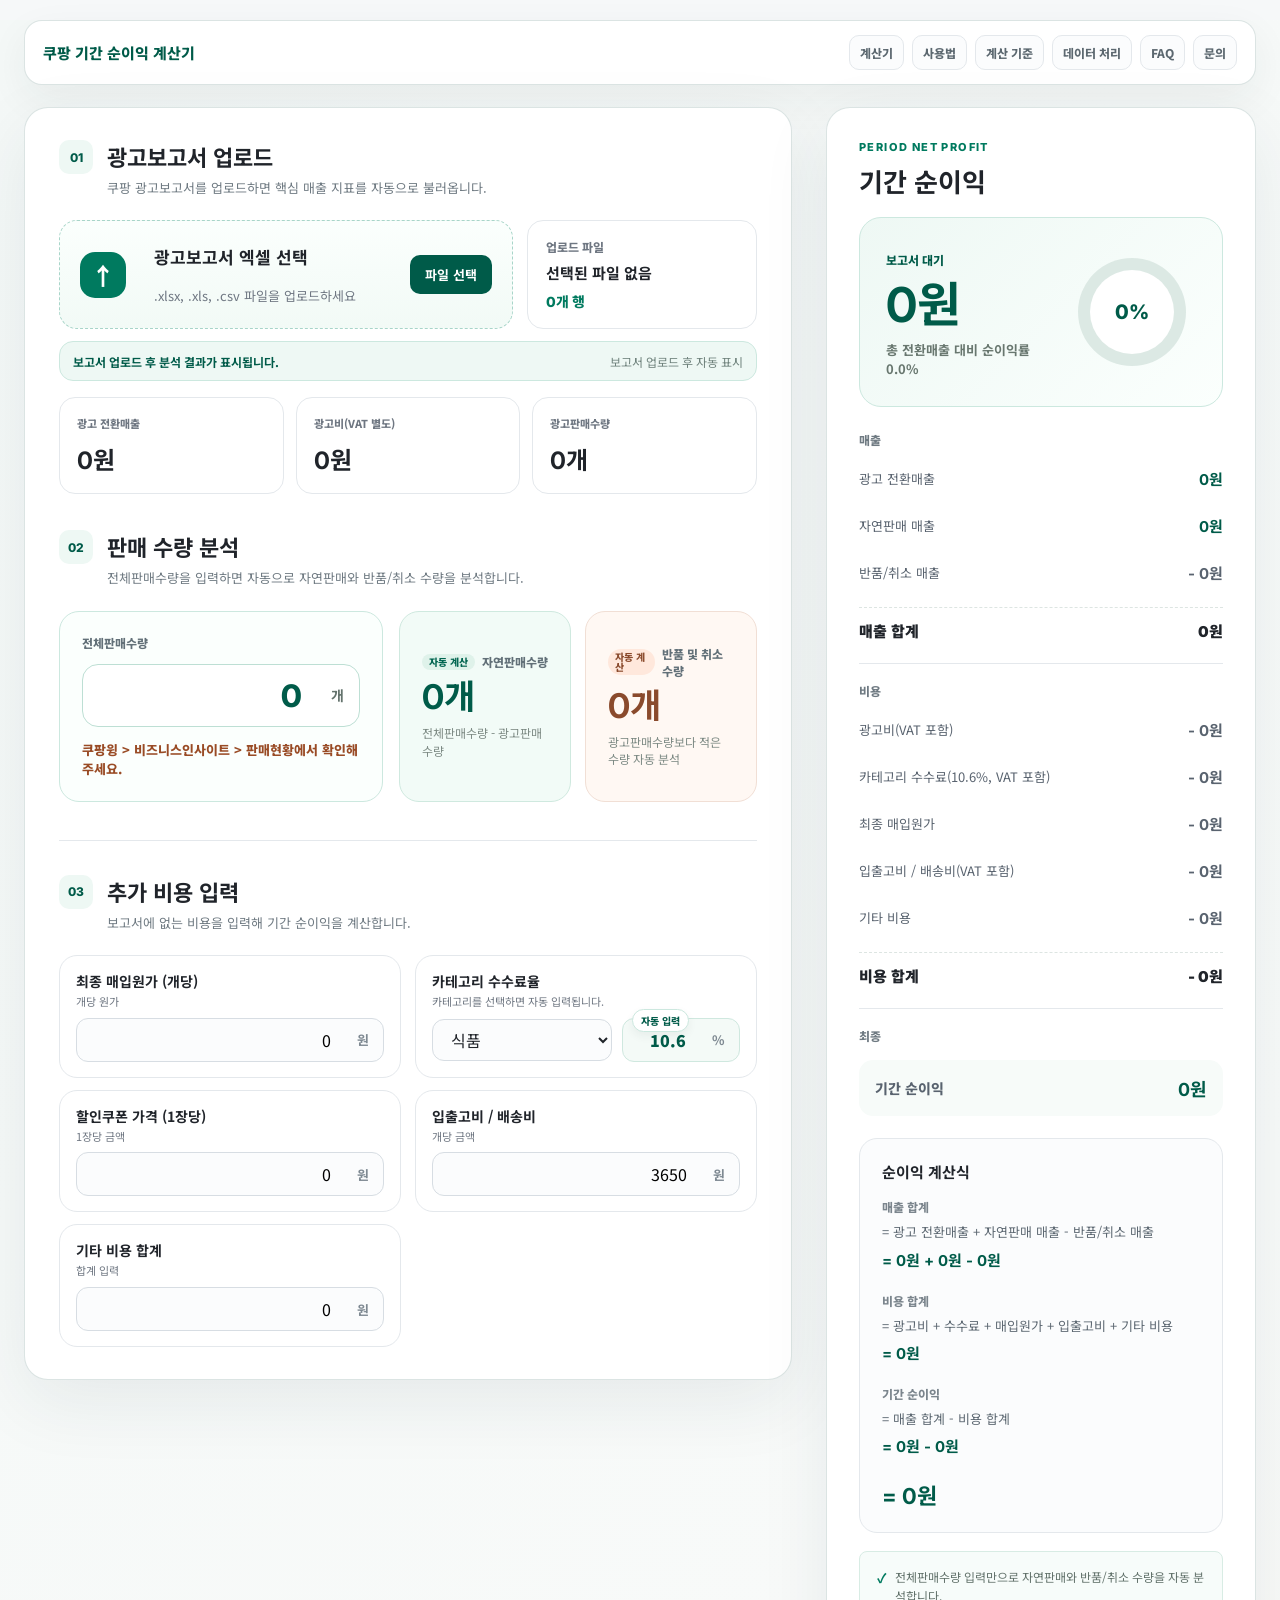
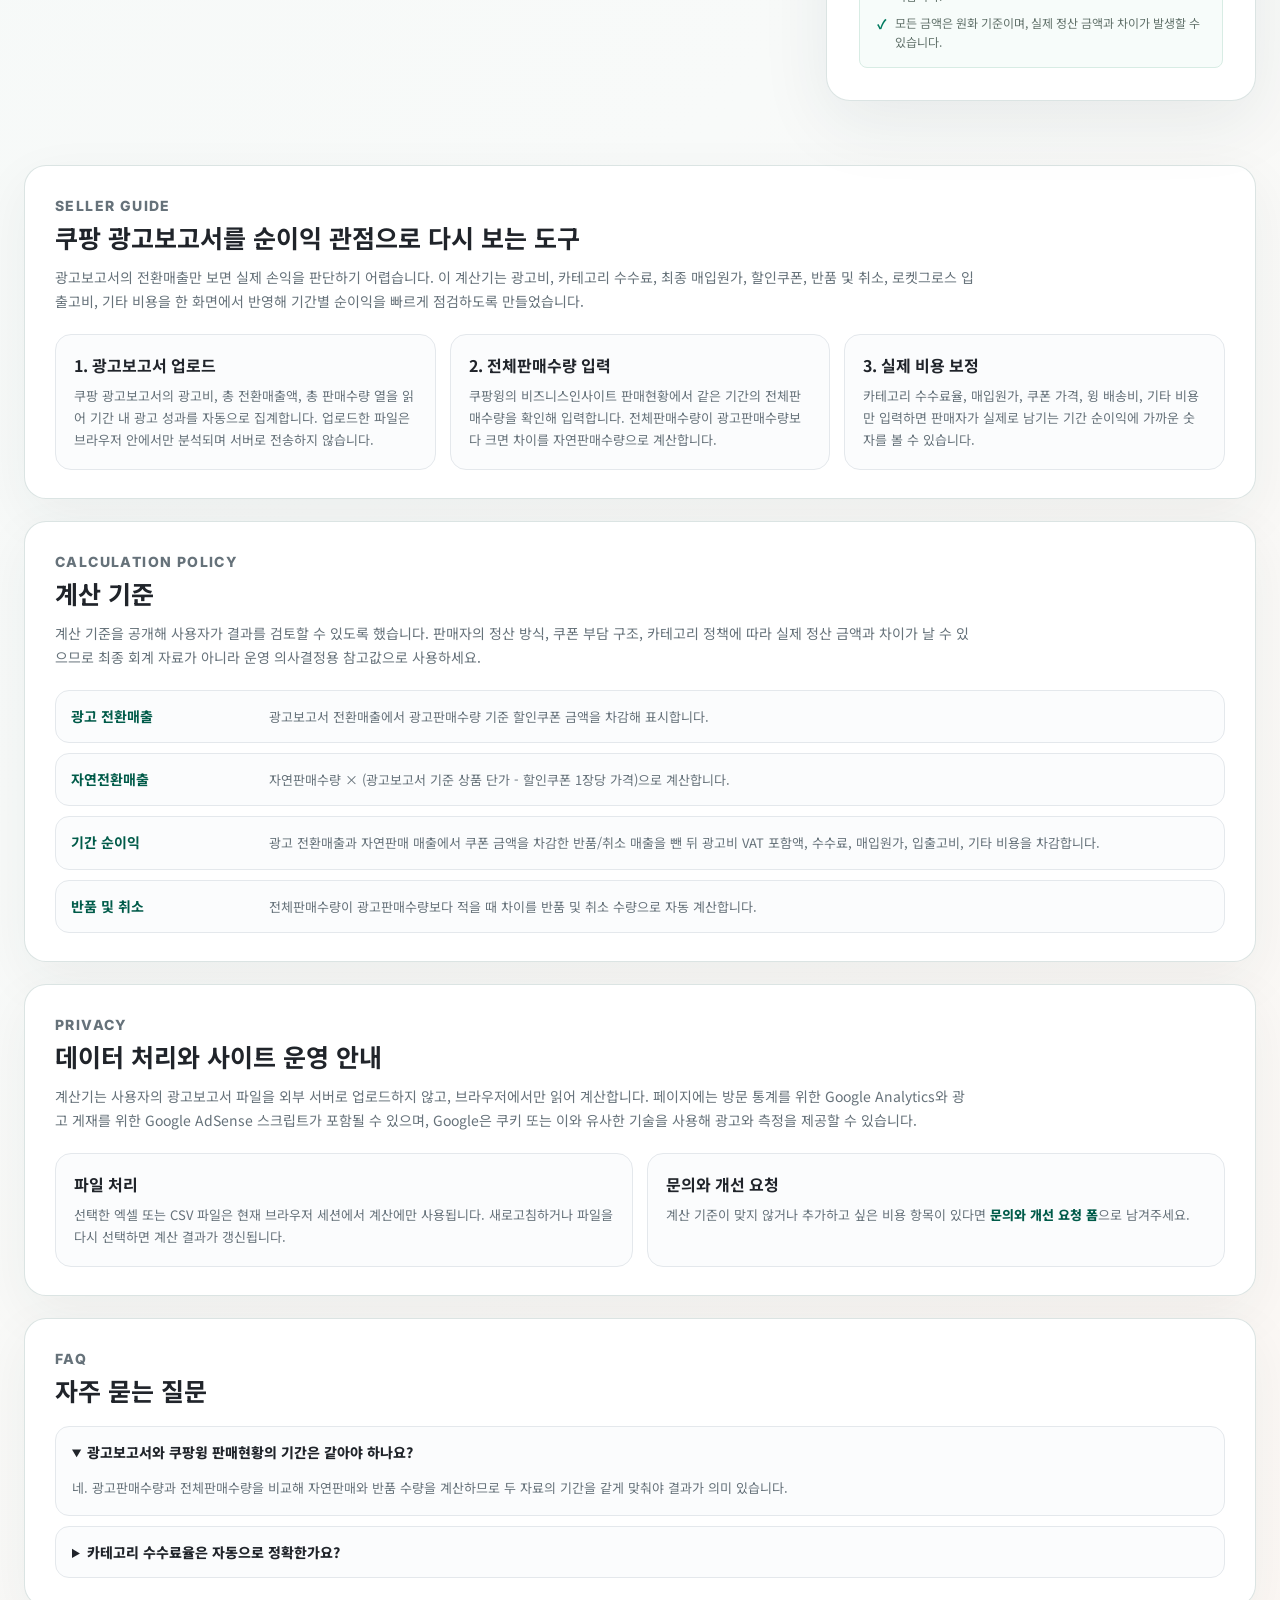
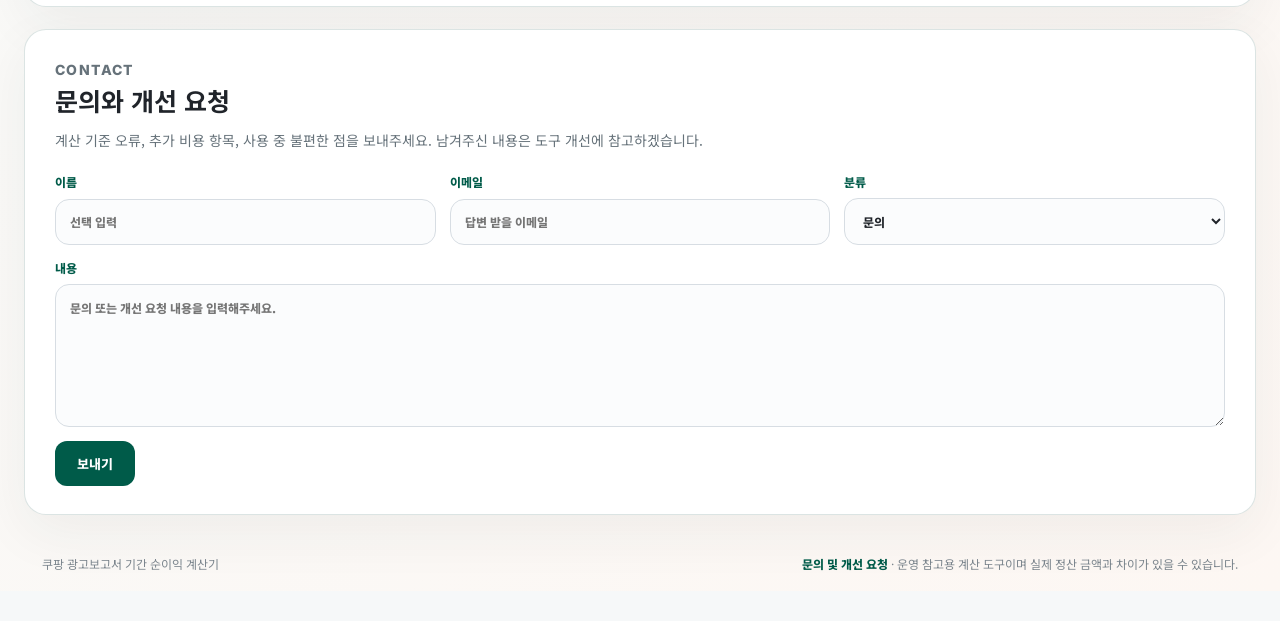
==== index.html @ 319431a8 "Optimize report script loading" ====
<!doctype html>
<html lang="ko">
<head>
  <meta charset="UTF-8">
  <meta name="viewport" content="width=device-width, initial-scale=1.0">
  <meta name="description" content="쿠팡 광고보고서와 쿠팡윙 판매현황을 바탕으로 광고비, 수수료, 반품, 쿠폰, 입출고비를 반영해 기간 순이익을 계산하는 무료 도구입니다.">
  <meta name="google-adsense-account" content="ca-pub-1435606598199875">
  <title>쿠팡 광고보고서 순이익 계산기 | 광고비·수수료·반품 반영</title>
  <script async src="https://pagead2.googlesyndication.com/pagead/js/adsbygoogle.js?client=ca-pub-1435606598199875" crossorigin="anonymous"></script>
  <!-- Google tag (gtag.js) -->
  <script async src="https://www.googletagmanager.com/gtag/js?id=G-39S8C93TWE"></script>
  <script>
    window.dataLayer = window.dataLayer || [];
    function gtag(){dataLayer.push(arguments);}
    gtag('js', new Date());

    gtag('config', 'G-39S8C93TWE');
  </script>
  <link rel="stylesheet" href="./style.css?v=saas-period-6">
</head>
<body>
  <header class="site-topbar wrap">
    <a class="site-brand" href="#periodTab">쿠팡 기간 순이익 계산기</a>
    <nav class="site-nav" aria-label="주요 메뉴">
      <a href="#periodTab">계산기</a>
      <a href="#guide">사용법</a>
      <a href="#calculation">계산 기준</a>
      <a href="#privacy">데이터 처리</a>
      <a href="#faq">FAQ</a>
      <a href="#contact">문의</a>
    </nav>
  </header>
  <section class="period-section wrap tab-panel active" id="periodTab">
    <div class="profit-app-shell">
      <section class="profit-input-card">
        <div class="profit-section-head">
          <span>01</span>
          <div>
            <h2>광고보고서 업로드</h2>
            <p>쿠팡 광고보고서를 업로드하면 핵심 매출 지표를 자동으로 불러옵니다.</p>
          </div>
        </div>
        <div class="upload-panel">
          <label class="upload-dropzone" for="adReportFile">
            <input id="adReportFile" type="file" accept=".xlsx,.xls,.csv">
            <span class="upload-icon">↑</span>
            <strong>광고보고서 엑셀 선택</strong>
            <em>.xlsx, .xls, .csv 파일을 업로드하세요</em>
            <b>파일 선택</b>
          </label>
          <div class="upload-file-card">
            <span>업로드 파일</span>
            <strong id="periodFileName">선택된 파일 없음</strong>
            <p id="periodRowCount">0개 행</p>
          </div>
        </div>
        <div class="upload-complete-bar">
          <strong id="periodUploadMessage">보고서 업로드 후 분석 결과가 표시됩니다.</strong>
          <span id="periodCampaignRange">보고서 업로드 후 자동 표시</span>
        </div>
        <div class="metric-summary-grid report-metrics">
          <div><span>광고 전환매출</span><strong id="periodAdRevenue">0원</strong></div>
          <div><span>광고비(VAT 별도)</span><strong id="periodAdSpend">0원</strong></div>
          <div><span>광고판매수량</span><strong id="periodSoldQuantity">0개</strong></div>
        </div>
        <div class="profit-section-head sales-heading">
          <span>02</span>
          <div>
            <h2>판매 수량 분석</h2>
            <p>전체판매수량을 입력하면 자동으로 자연판매와 반품/취소 수량을 분석합니다.</p>
          </div>
        </div>
        <div class="sales-analysis-grid">
          <label class="total-sales-card">
            <span>전체판매수량</span>
            <i><input id="periodTotalQuantity" type="number" min="0" step="1" value="0"><b>개</b></i>
            <small>쿠팡윙 &gt; 비즈니스인사이트 &gt; 판매현황에서 확인해주세요.</small>
          </label>
          <div class="auto-result-stack">
            <div class="auto-result-card organic-card">
              <span><b>자동 계산</b> 자연판매수량</span>
              <strong id="periodOrganicQuantity">0개</strong>
              <small>전체판매수량 - 광고판매수량</small>
            </div>
            <div class="auto-result-card return-card">
              <span><b>자동 계산</b> 반품 및 취소 수량</span>
              <strong id="periodReturnDisplay">0개</strong>
              <small>광고판매수량보다 적은 수량 자동 분석</small>
              <input id="periodReturnCount" type="hidden" value="0">
            </div>
          </div>
        </div>
        <div class="profit-section-head cost-heading">
          <span>03</span>
          <div>
            <h2>추가 비용 입력</h2>
            <p>보고서에 없는 비용을 입력해 기간 순이익을 계산합니다.</p>
          </div>
        </div>
        <div class="cost-row-list compact-cost-grid">
          <label class="cost-row">
            <span><strong>최종 매입원가 (개당)</strong><small>개당 원가</small></span>
            <i><input id="periodProductUnitCost" type="number" min="0" step="100" value="0"><b>원</b></i>
          </label>
          <label class="cost-row category-fee-row">
            <span><strong>카테고리 수수료율</strong><small>카테고리를 선택하면 자동 입력됩니다.</small></span>
            <div class="category-fee-controls">
              <select id="periodCategory">
                <option value="10.8">가구/홈인테리어</option>
                <option value="7.8">가전디지털</option>
                <option value="10.8">도서/음반/문구</option>
                <option value="10.0">출산/유아</option>
                <option value="10.8">스포츠/레저</option>
                <option value="9.6">뷰티</option>
                <option value="7.8">생활용품</option>
                <option value="10.6" selected>식품</option>
                <option value="10.8">완구/취미</option>
                <option value="10.0">자동차용품</option>
                <option value="10.8">주방용품</option>
                <option value="10.5">패션</option>
                <option value="10.8">반려/애완용품</option>
                <option value="custom">직접 입력</option>
              </select>
              <i class="fee-rate-box"><em>자동 입력</em><input id="periodCategoryFeeRate" type="number" min="0" max="100" step="0.1" value="10.6"><b>%</b></i>
            </div>
          </label>
          <label class="cost-row">
            <span><strong>할인쿠폰 가격 (1장당)</strong><small>1장당 금액</small></span>
            <i><input id="periodCouponUnitPrice" type="number" min="0" step="100" value="0"><b>원</b></i>
          </label>
          <label class="cost-row">
            <span><strong>입출고비 / 배송비</strong><small>개당 금액</small></span>
            <i><input id="periodShippingCost" type="number" min="0" step="50" value="3650"><b>원</b></i>
          </label>
          <label class="cost-row">
            <span><strong>기타 비용 합계</strong><small>합계 입력</small></span>
            <i><input id="periodOtherCost" type="number" min="0" step="100" value="0"><b>원</b></i>
          </label>
        </div>
      </section>
      <aside class="profit-result-card" aria-live="polite">
        <div class="result-title-row">
          <div>
            <p class="eyebrow green">PERIOD NET PROFIT</p>
            <h2>기간 순이익</h2>
          </div>
        </div>
        <div class="profit-hero-box">
          <div>
            <span id="periodSummaryState">보고서 대기</span>
            <strong id="periodProfit">0원</strong>
            <b id="periodMargin">광고 전환매출 대비 순이익률 0.0%</b>
          </div>
          <div class="profit-ring" id="periodProfitRing"><span id="periodProfitRate">0%</span></div>
        </div>
        <div class="result-cost-list" id="periodBreakdown"></div>
        <div class="formula-box">
          <strong>순이익 계산식</strong>
          <div id="periodFormulaNumbers" class="formula-steps"></div>
          <b id="periodFormulaResult">= 0원</b>
        </div>
        <div class="period-note guidance-box">
          <p><span>✓</span> 전체판매수량 입력만으로 자연판매와 반품/취소 수량을 자동 분석합니다.</p>
          <p><span>✓</span> 모든 금액은 원화 기준이며, 실제 정산 금액과 차이가 발생할 수 있습니다.</p>
        </div>
      </aside>
    </div>
  </section>
  <section class="quality-section wrap" id="guide">
    <div class="quality-intro">
      <p class="eyebrow green">SELLER GUIDE</p>
      <h2>쿠팡 광고보고서를 순이익 관점으로 다시 보는 도구</h2>
      <p>광고보고서의 전환매출만 보면 실제 손익을 판단하기 어렵습니다. 이 계산기는 광고비, 카테고리 수수료, 최종 매입원가, 할인쿠폰, 반품 및 취소, 로켓그로스 입출고비, 기타 비용을 한 화면에서 반영해 기간별 순이익을 빠르게 점검하도록 만들었습니다.</p>
    </div>
    <div class="quality-grid">
      <article>
        <h3>1. 광고보고서 업로드</h3>
        <p>쿠팡 광고보고서의 광고비, 총 전환매출액, 총 판매수량 열을 읽어 기간 내 광고 성과를 자동으로 집계합니다. 업로드한 파일은 브라우저 안에서만 분석되며 서버로 전송하지 않습니다.</p>
      </article>
      <article>
        <h3>2. 전체판매수량 입력</h3>
        <p>쿠팡윙의 비즈니스인사이트 판매현황에서 같은 기간의 전체판매수량을 확인해 입력합니다. 전체판매수량이 광고판매수량보다 크면 차이를 자연판매수량으로 계산합니다.</p>
      </article>
      <article>
        <h3>3. 실제 비용 보정</h3>
        <p>카테고리 수수료율, 매입원가, 쿠폰 가격, 윙 배송비, 기타 비용만 입력하면 판매자가 실제로 남기는 기간 순이익에 가까운 숫자를 볼 수 있습니다.</p>
      </article>
    </div>
  </section>

  <section class="quality-section wrap" id="calculation">
    <div class="quality-intro">
      <p class="eyebrow green">CALCULATION POLICY</p>
      <h2>계산 기준</h2>
      <p>계산 기준을 공개해 사용자가 결과를 검토할 수 있도록 했습니다. 판매자의 정산 방식, 쿠폰 부담 구조, 카테고리 정책에 따라 실제 정산 금액과 차이가 날 수 있으므로 최종 회계 자료가 아니라 운영 의사결정용 참고값으로 사용하세요.</p>
    </div>
    <div class="quality-list">
      <div><strong>광고 전환매출</strong><span>광고보고서 전환매출에서 광고판매수량 기준 할인쿠폰 금액을 차감해 표시합니다.</span></div>
      <div><strong>자연전환매출</strong><span>자연판매수량 × (광고보고서 기준 상품 단가 - 할인쿠폰 1장당 가격)으로 계산합니다.</span></div>
      <div><strong>기간 순이익</strong><span>광고 전환매출과 자연판매 매출에서 쿠폰 금액을 차감한 반품/취소 매출을 뺀 뒤 광고비 VAT 포함액, 수수료, 매입원가, 입출고비, 기타 비용을 차감합니다.</span></div>
      <div><strong>반품 및 취소</strong><span>전체판매수량이 광고판매수량보다 적을 때 차이를 반품 및 취소 수량으로 자동 계산합니다.</span></div>
    </div>
  </section>

  <section class="quality-section wrap" id="privacy">
    <div class="quality-intro">
      <p class="eyebrow green">PRIVACY</p>
      <h2>데이터 처리와 사이트 운영 안내</h2>
      <p>계산기는 사용자의 광고보고서 파일을 외부 서버로 업로드하지 않고, 브라우저에서만 읽어 계산합니다. 페이지에는 방문 통계를 위한 Google Analytics와 광고 게재를 위한 Google AdSense 스크립트가 포함될 수 있으며, Google은 쿠키 또는 이와 유사한 기술을 사용해 광고와 측정을 제공할 수 있습니다.</p>
    </div>
    <div class="quality-grid two">
      <article>
        <h3>파일 처리</h3>
        <p>선택한 엑셀 또는 CSV 파일은 현재 브라우저 세션에서 계산에만 사용됩니다. 새로고침하거나 파일을 다시 선택하면 계산 결과가 갱신됩니다.</p>
      </article>
      <article>
        <h3>문의와 개선 요청</h3>
        <p>계산 기준이 맞지 않거나 추가하고 싶은 비용 항목이 있다면 <a href="#contact">문의와 개선 요청 폼</a>으로 남겨주세요.</p>
      </article>
    </div>
  </section>

  <section class="quality-section wrap" id="faq">
    <div class="quality-intro">
      <p class="eyebrow green">FAQ</p>
      <h2>자주 묻는 질문</h2>
    </div>
    <div class="faq-list">
      <details open>
        <summary>광고보고서와 쿠팡윙 판매현황의 기간은 같아야 하나요?</summary>
        <p>네. 광고판매수량과 전체판매수량을 비교해 자연판매와 반품 수량을 계산하므로 두 자료의 기간을 같게 맞춰야 결과가 의미 있습니다.</p>
      </details>
      <details>
        <summary>카테고리 수수료율은 자동으로 정확한가요?</summary>
        <p>기본 선택지는 빠른 계산을 위한 참고값입니다. 상품별 실제 수수료율과 다르면 직접 입력을 선택해 판매자 계정의 실제 수수료율로 수정하세요.</p>
      </details>
    </div>
  </section>


  <section class="quality-section contact-section wrap" id="contact">
    <div class="quality-intro">
      <p class="eyebrow green">CONTACT</p>
      <h2>문의와 개선 요청</h2>
      <p>계산 기준 오류, 추가 비용 항목, 사용 중 불편한 점을 보내주세요. 남겨주신 내용은 도구 개선에 참고하겠습니다.</p>
    </div>
    <form class="contact-form" action="https://formspree.io/f/xvznzddj" method="POST">
      <label>
        <span>이름</span>
        <input type="text" name="name" autocomplete="name" placeholder="선택 입력">
      </label>
      <label>
        <span>이메일</span>
        <input type="email" name="email" autocomplete="email" placeholder="답변 받을 이메일">
      </label>
      <label>
        <span>분류</span>
        <select name="request_type" required>
          <option value="문의">문의</option>
          <option value="개선 요청">개선 요청</option>
          <option value="계산 오류 제보">계산 오류 제보</option>
        </select>
      </label>
      <label class="contact-message">
        <span>내용</span>
        <textarea name="message" rows="6" required placeholder="문의 또는 개선 요청 내용을 입력해주세요."></textarea>
      </label>
      <input type="hidden" name="_subject" value="쿠팡 기간 순이익 계산기 문의">
      <button type="submit">보내기</button>
    </form>
  </section>

  <div class="site-footer wrap">
    <span>쿠팡 광고보고서 기간 순이익 계산기</span>
    <span><a href="#contact">문의 및 개선 요청</a> · 운영 참고용 계산 도구이며 실제 정산 금액과 차이가 있을 수 있습니다.</span>
  </div>

  <script src="./main.js?v=saas-period-9"></script>
</body>
</html>
---- style.css ----
@import url("https://fonts.googleapis.com/css2?family=Inter:wght@500;600;700;800&family=Noto+Sans+KR:wght@400;500;600;700;800&display=swap");
:root{
  --ink:#20242a;
  --muted:#6f7782;
  --subtle:#9aa2ad;
  --line:#e4e8ec;
  --line-strong:#d7dde3;
  --paper:#fff;
  --canvas:#f6f8f9;
  --panel:#fbfcfd;
  --green:#007a5f;
  --green-dark:#005b49;
  --green-soft:#eef8f4;
  --mint:#dff2ea;
  --peach:#fff1ea;
  --orange:#e8662a;
  --red:#d84a45;
  --shadow:0 18px 45px rgba(27,37,50,.08);
}
*{box-sizing:border-box}
html{background:var(--canvas)}
body{margin:0;color:var(--ink);background:var(--canvas);font-family:"Noto Sans KR",Inter,system-ui,sans-serif;-webkit-font-smoothing:antialiased}
button,input,select{font:inherit}button{cursor:pointer}.wrap{width:min(1440px,100%);margin:auto}
h1,h2,h3,p{margin-top:0}.eyebrow,.number{margin:0 0 8px;color:var(--green);font-family:Inter,"Noto Sans KR",sans-serif;font-size:11px;font-weight:800;letter-spacing:1.4px;text-transform:uppercase}
.hero{position:relative;margin:20px auto 0;width:min(1440px,calc(100% - 40px));border:1px solid var(--line);border-radius:18px 18px 0 0;padding:26px 32px 22px;color:var(--ink);background:linear-gradient(90deg,#fff 0%,#fff 58%,#f2faf6 100%);box-shadow:var(--shadow)}
.hero::after{content:"";position:absolute;right:30px;bottom:0;width:310px;height:86px;background:linear-gradient(135deg,transparent 35%,rgba(0,122,95,.08));clip-path:polygon(18% 0,100% 0,100% 100%,0 100%);pointer-events:none}.hero .wrap{width:100%}
.hero-row,.section-head,.result-head,.difference,footer,.period-title,.report-period{display:flex;align-items:center;justify-content:space-between;gap:20px}.hero-row{position:relative;z-index:1}.hero h1{margin-bottom:7px;font-size:31px;line-height:1.12;letter-spacing:0}.hero p:last-child{margin:0;color:var(--muted);font-size:14px;line-height:1.6}.ghost{border:1px solid var(--green);border-radius:7px;padding:10px 14px;color:#fff;background:var(--green);font-size:13px;font-weight:800;box-shadow:0 8px 18px rgba(0,122,95,.18)}
.calculator-tabs{display:flex;gap:6px;width:min(1440px,calc(100% - 40px));border-right:1px solid var(--line);border-left:1px solid var(--line);padding:0 32px 18px;background:#fff}.tab-button{height:38px;border:1px solid transparent;border-radius:7px;padding:0 14px;color:var(--muted);background:#f3f6f6;font-size:13px;font-weight:800}.tab-button.active{border-color:#c8e3d8;color:var(--green-dark);background:var(--green-soft)}.tab-panel{display:none}.tab-panel.active{display:grid}.period-section.tab-panel.active{display:block}
.layout{grid-template-columns:minmax(0,1fr) 420px;gap:18px;width:min(1440px,calc(100% - 40px));border:1px solid var(--line);border-top:0;padding:0 32px 32px;background:#fff;box-shadow:var(--shadow)}.panel{border:1px solid var(--line);border-radius:8px;background:var(--paper);box-shadow:none}.inputs{padding:24px}.results{position:sticky;top:18px;padding:22px;background:#fbfdfc}.section-head{margin-bottom:18px}.section-head h2,.results h2,.period-result h2{margin-bottom:0;font-size:20px;letter-spacing:0}.text-btn{border:1px solid var(--line);border-radius:6px;padding:8px 11px;color:var(--muted);background:#fff;font-size:12px;font-weight:800}.grid,.cost-grid{display:grid;grid-template-columns:repeat(2,minmax(0,1fr));gap:14px}.field{display:flex;min-width:0;flex-direction:column;gap:7px;color:#59636f;font-size:12px;font-weight:800}.wide{grid-column:span 2}.field small,.helper{color:var(--subtle);font-size:11px;font-weight:500;line-height:1.5}select,.field i{width:100%;min-height:44px;border:1px solid var(--line-strong);border-radius:7px;background:#fff}select{padding:0 12px;color:var(--ink);outline:0}.field i{display:flex;align-items:center;overflow:hidden;font-style:normal}.field input{width:100%;min-width:0;border:0;padding:11px 12px;color:var(--ink);background:transparent;text-align:right;outline:0}.field b{padding-right:12px;color:#858e98;font-size:12px;white-space:nowrap}select:focus,.field i:focus-within{border-color:var(--green);box-shadow:0 0 0 3px rgba(0,122,95,.11)}
details{margin-top:18px;border:1px solid #dcebe5;border-radius:8px;background:var(--green-soft)}summary{padding:13px 15px;color:var(--green-dark);cursor:pointer;font-size:13px;font-weight:800}.detail-body{padding:0 15px 15px}.detail-body .field{max-width:260px;margin-top:14px}.detail-body p{margin:10px 0 0;color:#77837f;font-size:11px}.check{display:flex;gap:8px;align-items:center;color:#536168;font-size:12px}.check input{accent-color:var(--green)}.cost-head{margin-top:26px;padding-top:22px;border-top:1px solid var(--line)}.cost-card{display:grid;align-content:start;gap:14px;border:1px solid var(--line);border-radius:8px;padding:16px;background:#fff}.rocket{border-color:#cce6dc;background:#fbfffd}.cost-title{display:flex;gap:11px;align-items:center;margin-bottom:2px}.cost-title em{display:grid;width:32px;height:32px;place-items:center;border-radius:7px;color:#fff;background:#3b4652;font-family:Inter,"Noto Sans KR";font-size:13px;font-style:normal;font-weight:800}.rocket em{background:var(--green)}.cost-title h3{margin-bottom:2px;font-size:15px}.cost-title p,.helper{margin:0;color:var(--muted);font-size:11px}.results .green{color:var(--green)}.results h2{margin-bottom:14px}.winner{margin-bottom:12px;border:1px solid #cbe8dd;border-radius:8px;padding:12px 13px;color:var(--green-dark);background:var(--green-soft);font-size:12px;font-weight:800;line-height:1.5}.result-card{margin-top:10px;border:1px solid var(--line);border-radius:8px;padding:15px;background:#fff}.rocket-result{border-color:#d1e8df}.result-card.best{border-color:var(--green);box-shadow:inset 4px 0 var(--green)}.result-head{margin-bottom:13px}.result-head p{margin-bottom:2px;color:var(--muted);font-size:12px;font-weight:800}.result-head h3{margin:0;font-size:26px;letter-spacing:0}.result-head strong{color:var(--green);font-family:Inter,"Noto Sans KR";font-size:17px}.negative h3,.negative .result-head strong{color:var(--red)}dl{margin:0}dl div{display:flex;justify-content:space-between;gap:14px;padding:6px 0;color:#77818b;font-size:12px}dt,dd{margin:0}dd{color:#535d67;font-family:Inter,"Noto Sans KR";font-weight:700;text-align:right}.difference{margin-top:13px;border:1px solid #fedbcc;border-radius:8px;padding:12px;color:#9a4a25;background:var(--peach);font-size:12px;font-weight:800}.difference strong{color:var(--orange)}.notice{margin:15px 2px 0;color:#99a2aa;font-size:10px;line-height:1.7}
.period-section{width:min(1440px,calc(100% - 40px));border:1px solid var(--line);border-top:0;padding:0 32px 32px;background:#fff;box-shadow:var(--shadow)}.period-title{align-items:end;margin-bottom:18px}.period-title h2{margin-bottom:6px;font-size:25px;letter-spacing:0}.period-title p:last-child{margin:0;color:var(--muted);font-size:13px}.privacy-badge{border:1px solid #cae6dc;border-radius:7px;padding:8px 11px;color:var(--green-dark);background:var(--green-soft);font-size:11px;font-weight:800}.period-layout{display:grid;grid-template-columns:minmax(0,1fr) 420px;gap:18px;align-items:start}.period-inputs,.period-result{padding:24px}.upload-box{display:grid;gap:5px;border:1px dashed #98cfc0;border-radius:8px;padding:20px;color:var(--green-dark);background:#fbfffd;cursor:pointer;text-align:center}.upload-box span{color:#849098;font-size:11px}.upload-box input{margin:10px auto 0;max-width:240px;color:#59636f;font-size:12px}.upload-status{margin:11px 0 15px;color:#89939b;font-size:12px}.upload-status.complete{color:var(--green);font-weight:800}.report-period{margin:10px 0 15px;border:1px solid var(--line);border-radius:8px;padding:11px;background:#f8faf9;color:#78828b;font-size:12px}.report-period strong{color:var(--green)}.ad-metrics{display:grid;grid-template-columns:repeat(4,1fr);gap:8px}.ad-metrics--simple{grid-template-columns:repeat(2,1fr)}.ad-metrics div{display:grid;gap:7px;border:1px solid var(--line);border-radius:8px;padding:12px;background:#fbfcfd}.ad-metrics span{color:#77828c;font-size:10px;font-weight:800}.ad-metrics small{display:block;color:#a0a8af}.ad-metrics strong{font-size:15px;letter-spacing:0}.profit-total{display:grid;gap:5px;border:1px solid #cbe8dd;border-radius:8px;padding:16px;color:var(--green-dark);background:var(--green-soft)}.profit-total span{font-size:12px;font-weight:800}.profit-total strong{font-size:30px;letter-spacing:0}.profit-total strong.loss{color:var(--red)}.profit-total b{font-size:11px}.period-result dl{margin-top:14px}.period-note{margin-top:15px;border:1px solid #fedbcc;border-radius:8px;padding:12px;background:var(--peach);color:#994b25}.period-note strong{font-size:12px}.period-note p{margin:5px 0 0;font-size:11px;line-height:1.6}
footer{width:min(1440px,calc(100% - 40px));border:1px solid var(--line);border-top:0;border-radius:0 0 18px 18px;padding:18px 32px 24px;color:#9099a2;background:#fff;font-size:11px;box-shadow:var(--shadow)}footer a{color:var(--green);font-weight:800;text-decoration:none}
@media(max-width:980px){.layout,.period-layout{grid-template-columns:1fr}.results{position:static}.hero,.calculator-tabs,.layout,.period-section,footer{width:calc(100% - 24px)}.hero{margin-top:12px}.calculator-tabs,.layout,.period-section{padding-right:18px;padding-left:18px}}
@media(max-width:620px){.hero{padding:24px 18px 20px}.hero-row,.period-title{display:block}.hero h1{font-size:27px}.hero p:last-child{font-size:13px}.ghost{margin-top:16px}.calculator-tabs{overflow-x:auto;padding-bottom:14px}.tab-button{flex:0 0 auto}.layout,.period-section{padding:0 12px 24px}.inputs,.results,.period-inputs,.period-result{padding:16px}.grid,.cost-grid,.ad-metrics,.ad-metrics--simple{grid-template-columns:1fr}.wide{grid-column:auto}.privacy-badge{display:inline-block;margin-top:10px}footer{display:block;padding:16px 18px 22px}footer a{display:block;margin-top:8px}}

.period-shell{padding-top:0}.period-title--dashboard{padding:2px 0 18px;border-bottom:1px solid var(--line)}.period-dashboard{display:grid;grid-template-columns:minmax(0,1fr) 360px;gap:18px;align-items:start;padding-top:18px}.period-main-stack{display:grid;gap:14px}.period-upload-card,.period-cost-panel,.period-ledger,.period-summary-panel{border:1px solid var(--line);border-radius:8px;background:#fff}.period-upload-card,.period-cost-panel,.period-ledger{padding:18px}.period-summary-panel{position:sticky;top:18px;padding:20px;background:#fbfdfc}.period-card-head{display:flex;align-items:center;justify-content:space-between;gap:18px;margin-bottom:14px}.period-card-head h3{margin:4px 0 0;font-size:17px;letter-spacing:0}.period-card-head strong,.period-card-head span:last-child{color:var(--muted);font-size:12px;font-weight:800}.period-step{display:inline-flex;align-items:center;height:22px;border:1px solid #cbe8dd;border-radius:6px;padding:0 8px;color:var(--green-dark);background:var(--green-soft);font-family:Inter,"Noto Sans KR";font-size:11px;font-weight:800}.period-upload-card .upload-box{min-height:126px;place-content:center;border-style:solid;background:linear-gradient(180deg,#fbfffd 0%,#f4fbf8 100%)}.period-metric-grid{display:grid;grid-template-columns:repeat(4,minmax(0,1fr));gap:10px}.period-metric{display:grid;gap:8px;min-height:106px;border:1px solid var(--line);border-radius:8px;padding:15px;background:#fff}.period-metric.primary{border-color:#cbe8dd;background:var(--green-soft)}.period-metric span{color:#6c7680;font-size:12px;font-weight:800}.period-metric strong{font-size:23px;line-height:1.1;letter-spacing:0}.period-metric.primary strong{color:var(--green-dark)}.period-metric small{color:#9aa2ad;font-size:11px}.period-cost-grid{display:grid;grid-template-columns:repeat(3,minmax(0,1fr));gap:12px}.ledger-table{display:grid;border-top:1px solid var(--line)}.ledger-row{display:flex;align-items:center;justify-content:space-between;gap:14px;min-height:42px;border-bottom:1px solid var(--line);color:#5d6872;font-size:13px}.ledger-row strong{font-family:Inter,"Noto Sans KR";font-size:14px}.ledger-row.plus strong{color:var(--green-dark)}.ledger-row.minus strong{color:#7b848c}.ledger-row.total,.ledger-row.loss{margin-top:8px;border:0;border-radius:8px;padding:0 12px;background:var(--green-soft);font-weight:800}.ledger-row.loss{background:#fff0ef}.ledger-row.loss strong{color:var(--red)}.ledger-row.total strong{color:var(--green-dark)}.period-summary-panel h2{margin-bottom:16px;font-size:22px;letter-spacing:0}.period-summary-panel .profit-total{margin-bottom:12px;padding:18px}.period-summary-panel .profit-total strong{font-size:34px}.summary-stat{display:flex;align-items:center;justify-content:space-between;gap:14px;border:1px solid var(--line);border-radius:8px;margin-top:10px;padding:12px;background:#fff}.summary-stat span{color:#6f7782;font-size:12px;font-weight:800}.summary-stat strong{font-family:Inter,"Noto Sans KR";font-size:15px}.period-summary-panel .period-note{margin-top:14px}.period-summary-panel .notice{margin-top:14px}.period-cost-panel .field small{min-height:16px}
@media(max-width:1080px){.period-dashboard{grid-template-columns:1fr}.period-summary-panel{position:static}.period-metric-grid{grid-template-columns:repeat(2,minmax(0,1fr))}.period-cost-grid{grid-template-columns:1fr}}
@media(max-width:620px){.period-title--dashboard{padding-top:0}.period-dashboard{gap:12px;padding-top:14px}.period-upload-card,.period-cost-panel,.period-ledger,.period-summary-panel{padding:15px}.period-card-head{align-items:flex-start}.period-metric-grid{grid-template-columns:1fr}.period-metric{min-height:auto}.period-summary-panel .profit-total strong{font-size:28px}.ledger-row{font-size:12px}.ledger-row strong{font-size:13px}}

.period-cost-list{display:grid;gap:13px}.return-input-card{display:grid;gap:12px;border:1px solid #fed7c7;border-radius:8px;padding:14px;background:#fff4ee}.return-input-card .field small{color:#9a5a3c}.return-result-grid{display:grid;grid-template-columns:repeat(2,minmax(0,1fr));gap:10px}.return-result-grid div{display:grid;gap:6px;border:1px solid #ffdccc;border-radius:8px;padding:12px;background:#fff}.return-result-grid span{color:#8b5a43;font-size:11px;font-weight:800}.return-result-grid strong{color:#9a4a25;font-family:Inter,"Noto Sans KR";font-size:16px}.period-cost-list>.field{border:1px solid var(--line);border-radius:8px;padding:14px;background:#fff}.period-cost-list>.field:first-child{border-color:#cbe8dd;background:#fbfffd}.ledger-row span{display:grid;gap:3px}.ledger-row small{color:#9aa2ad;font-size:11px;font-weight:500;line-height:1.35}.ledger-row.total small,.ledger-row.loss small{color:inherit;opacity:.75}.profit-total strong.loss,.summary-stat strong.loss{color:var(--red)}
@media(max-width:620px){.return-result-grid{grid-template-columns:1fr}.ledger-row{align-items:flex-start;display:grid;gap:7px}.ledger-row strong{text-align:left}}

/* SaaS period profit calculator */
body{background:linear-gradient(135deg,#f4f8f7 0%,#f8faf9 48%,#fdf7f3 100%)}
.hero,.calculator-tabs,#calculatorTab,footer{display:none!important}.period-section{display:block!important;width:min(1480px,calc(100% - 48px));border:0;padding:28px 0 42px;background:transparent;box-shadow:none}.profit-app-shell{display:grid;grid-template-columns:minmax(0,1fr) minmax(360px,34%);gap:26px;align-items:start}.profit-input-card,.profit-result-card{border:1px solid rgba(215,225,224,.9);border-radius:22px;background:#fff;box-shadow:0 22px 70px rgba(31,49,58,.08)}.profit-input-card{padding:30px}.profit-result-card{position:sticky;top:24px;padding:28px}.profit-section-head{display:flex;gap:14px;align-items:flex-start;margin-bottom:20px}.profit-section-head>span{display:grid;min-width:34px;height:34px;place-items:center;border-radius:10px;color:var(--green-dark);background:var(--green-soft);font-family:Inter,"Noto Sans KR";font-size:12px;font-weight:800}.profit-section-head h2{margin:0 0 6px;font-size:24px;letter-spacing:0}.profit-section-head p{margin:0;color:#758089;font-size:13px;line-height:1.55}.cost-heading{margin-top:34px;padding-top:30px;border-top:1px solid var(--line)}.upload-panel{display:grid;grid-template-columns:minmax(0,1fr) 260px;gap:18px}.upload-dropzone{display:grid;grid-template-columns:56px minmax(0,1fr) auto;grid-template-areas:"icon title button" "icon desc button";align-items:center;gap:6px 18px;min-height:150px;border:1px dashed #a8d5c9;border-radius:20px;padding:26px;color:var(--ink);background:linear-gradient(180deg,#fbfffd,#f2faf6);cursor:pointer}.upload-dropzone input{position:absolute;inline-size:1px;block-size:1px;opacity:0;pointer-events:none}.upload-icon{grid-area:icon;display:grid;width:56px;height:56px;place-items:center;border-radius:18px;color:#fff;background:var(--green);font-size:28px;font-weight:800}.upload-dropzone strong{grid-area:title;font-size:18px}.upload-dropzone em{grid-area:desc;color:var(--muted);font-size:13px;font-style:normal}.upload-dropzone b{grid-area:button;border-radius:12px;padding:12px 18px;color:#fff;background:var(--green-dark);font-size:13px}.upload-file-card{display:grid;align-content:center;gap:8px;border:1px solid var(--line);border-radius:18px;padding:22px;background:#fff}.upload-file-card span{color:var(--muted);font-size:12px;font-weight:800}.upload-file-card strong{font-size:17px;line-height:1.35;word-break:break-all}.upload-file-card p{margin:0;color:var(--green);font-family:Inter,"Noto Sans KR";font-size:14px;font-weight:800}.upload-complete-bar{display:flex;align-items:center;justify-content:space-between;gap:18px;margin-top:16px;border:1px solid #cce8df;border-radius:16px;padding:14px 16px;color:var(--green-dark);background:var(--green-soft);font-size:13px}.upload-complete-bar span{color:#6e817b}.metric-summary-grid{display:grid;grid-template-columns:repeat(3,minmax(0,1fr));gap:14px;margin-top:18px}.metric-summary-grid div{display:grid;gap:10px;border:1px solid var(--line);border-radius:18px;padding:20px;background:#fff}.metric-summary-grid span{color:var(--muted);font-size:12px;font-weight:800}.metric-summary-grid strong{font-family:Inter,"Noto Sans KR";font-size:27px;letter-spacing:0}.metric-input-card{display:grid;gap:10px;border:1px solid #cce8df;border-radius:18px;padding:20px;background:#fbfffd}.metric-input-card span{color:var(--muted);font-size:12px;font-weight:800}.metric-input-card i{display:flex;align-items:center;min-height:40px;border:1px solid var(--line-strong);border-radius:12px;background:#fff;font-style:normal}.metric-input-card input{width:100%;min-width:0;border:0;padding:10px 12px;background:transparent;text-align:right;outline:0}.metric-input-card b{padding-right:12px;color:#7e8992;font-size:13px}.result-cost-row.neutral strong{color:#8f5a3f}.cost-row input[readonly]{color:#8b5a43;background:rgba(255,244,238,.5)}
.metric-guide{grid-column:1 / -1;margin:0;border:1px solid #ffd8c7;border-radius:12px;padding:10px 12px;color:#994b25;background:#fff4ee;font-size:14px;font-weight:800;line-height:1.45;white-space:nowrap}
@media(max-width:720px){.metric-guide{white-space:normal}}
.cost-row-list{display:grid;gap:14px}.cost-row{display:grid;grid-template-columns:minmax(0,1fr) 240px;gap:24px;align-items:center;border:1px solid var(--line);border-radius:18px;padding:18px 20px;background:#fff}.cost-row span{display:grid;gap:5px}.cost-row span strong{font-size:15px}.cost-row span small{color:var(--muted);font-size:12px;line-height:1.45}.cost-row i{display:flex;align-items:center;min-height:50px;border:1px solid var(--line-strong);border-radius:14px;background:#fbfcfd;font-style:normal}.cost-row input{width:100%;min-width:0;border:0;padding:13px 14px;background:transparent;text-align:right;outline:0}.cost-row i b{padding-right:14px;color:#7e8992;font-size:13px}.category-fee-controls{display:grid;grid-template-columns:minmax(0,1fr) 116px;gap:10px;align-items:center}.category-fee-controls select{width:100%;min-height:50px;border:1px solid var(--line-strong);border-radius:14px;padding:0 14px;color:var(--ink);background:#fbfcfd;outline:0}.category-fee-controls select:focus,.category-fee-controls i:focus-within{border-color:var(--green);box-shadow:0 0 0 3px rgba(0,122,95,.11)}
.readonly-row output{justify-self:end;min-width:240px;border:1px solid #ffdccc;border-radius:14px;padding:15px 18px;color:#9a4a25;background:#fff8f4;font-family:Inter,"Noto Sans KR";font-weight:800;text-align:right}.return-row{display:block;border-color:#ffd6c4;background:#fff4ee}.return-main{display:grid;grid-template-columns:minmax(0,1fr) 240px;gap:24px;align-items:center}.return-mini-grid{display:grid;grid-template-columns:repeat(2,minmax(0,1fr));gap:12px;margin-top:14px}.return-mini-grid div{display:grid;gap:7px;border:1px solid #ffdcca;border-radius:16px;padding:16px;background:#fff}.return-mini-grid span{color:#8f5a3f;font-size:12px;font-weight:800}.return-mini-grid strong{color:#9a4a25;font-family:Inter,"Noto Sans KR";font-size:22px}.return-mini-grid small{color:#a47661;font-size:11px;line-height:1.45}.result-title-row{display:flex;align-items:flex-start;justify-content:space-between;gap:18px}.result-title-row h2{margin:0;font-size:26px}.recalc-btn{border:0;border-radius:12px;padding:11px 15px;color:#fff;background:var(--green-dark);font-size:13px;font-weight:800}.profit-hero-box{display:grid;grid-template-columns:minmax(0,1fr) 118px;gap:18px;align-items:center;margin-top:22px;border-radius:22px;padding:24px;background:linear-gradient(135deg,#eef8f4,#fbfffd);border:1px solid #cce8df}.profit-hero-box span{color:var(--green-dark);font-size:12px;font-weight:800}.profit-hero-box strong{display:block;margin-top:10px;color:var(--green-dark);font-family:Inter,"Noto Sans KR";font-size:42px;line-height:1.05;letter-spacing:0}.profit-hero-box strong.loss{color:var(--red)}.profit-hero-box b{display:block;margin-top:10px;color:#68776f;font-size:12px}.profit-ring{--rate:0%;display:grid;width:108px;height:108px;place-items:center;border-radius:50%;background:conic-gradient(var(--green) var(--rate),#dce9e4 0);position:relative}.profit-ring::after{content:"";position:absolute;inset:12px;border-radius:50%;background:#fff}.profit-ring span{position:relative;z-index:1;color:var(--green-dark);font-family:Inter,"Noto Sans KR";font-size:20px;font-weight:800}.result-cost-list{display:grid;gap:10px;margin-top:18px}.result-cost-row{display:flex;align-items:center;justify-content:space-between;gap:16px;border:1px solid var(--line);border-radius:14px;padding:13px 15px;background:#fff;color:#59636f;font-size:13px}.result-cost-row strong{font-family:Inter,"Noto Sans KR";font-size:14px}.result-cost-row.plus strong,.result-cost-row.total strong{color:var(--green-dark)}.result-cost-row.loss strong{color:var(--red)}.result-cost-row.total,.result-cost-row.loss{background:#f7fbf9;border-color:#cce8df;font-weight:800}.formula-box{display:grid;gap:10px;margin-top:18px;border-radius:18px;padding:18px;background:#f7faf9;border:1px solid var(--line)}.formula-box strong{font-size:14px}.formula-box p{margin:0;color:#66727a;font-size:12px;line-height:1.55}.formula-box code{white-space:normal;color:#243038;background:transparent;font-family:Inter,"Noto Sans KR";font-size:12px;line-height:1.55}.formula-box b{color:var(--green-dark);font-family:Inter,"Noto Sans KR";font-size:18px}.guidance-box{display:grid;gap:6px;margin-top:18px;border-color:#ffd8c7;background:#fff4ee}.guidance-box p{margin:0;color:#8b5136;font-size:12px;line-height:1.5}
@media(max-width:1120px){.profit-app-shell{grid-template-columns:1fr}.profit-result-card{position:static}.upload-panel{grid-template-columns:1fr}.profit-section-head h2{font-size:22px}}
@media(max-width:720px){.period-section{width:calc(100% - 24px);padding-top:14px}.profit-input-card,.profit-result-card{border-radius:18px;padding:18px}.upload-dropzone{grid-template-columns:1fr;grid-template-areas:"icon" "title" "desc" "button";justify-items:start}.metric-summary-grid,.return-mini-grid{grid-template-columns:1fr}.cost-row,.return-main,.category-fee-controls{grid-template-columns:1fr;gap:12px}.cost-row i,.readonly-row output,.return-main i{width:100%;min-width:0}.profit-hero-box{grid-template-columns:1fr}.profit-ring{width:96px;height:96px}.profit-hero-box strong{font-size:34px}}

.site-topbar{display:flex;align-items:center;justify-content:space-between;gap:20px;width:min(1480px,calc(100% - 48px));margin:20px auto 0;padding:14px 18px;border:1px solid rgba(215,225,224,.9);border-radius:18px;background:#fff;box-shadow:0 14px 40px rgba(31,49,58,.06)}
.site-brand{color:var(--green-dark);font-size:15px;font-weight:800;text-decoration:none}
.site-nav{display:flex;flex-wrap:wrap;gap:8px;justify-content:flex-end}.site-nav a{border:1px solid var(--line);border-radius:10px;padding:8px 10px;color:#5c6870;background:#fbfcfd;font-size:12px;font-weight:800;text-decoration:none}.site-nav a:hover{border-color:#cbe8dd;color:var(--green-dark);background:var(--green-soft)}
.quality-section{width:min(1480px,calc(100% - 48px));margin:22px auto 0;border:1px solid rgba(215,225,224,.9);border-radius:22px;padding:28px 30px;background:#fff;box-shadow:0 18px 55px rgba(31,49,58,.06)}
.quality-intro{max-width:920px}.quality-intro h2{margin:0 0 10px;font-size:25px;letter-spacing:0}.quality-intro p{margin:0;color:#66727a;font-size:14px;line-height:1.75}.quality-grid{display:grid;grid-template-columns:repeat(3,minmax(0,1fr));gap:14px;margin-top:20px}.quality-grid.two{grid-template-columns:repeat(2,minmax(0,1fr))}.quality-grid article{border:1px solid var(--line);border-radius:16px;padding:18px;background:#fbfcfd}.quality-grid h3{margin:0 0 8px;font-size:16px}.quality-grid p{margin:0;color:#66727a;font-size:13px;line-height:1.7}
.quality-section a,.site-footer a{color:var(--green-dark);font-weight:800;text-decoration:none}.quality-section a:hover,.site-footer a:hover{text-decoration:underline}.quality-list{display:grid;gap:10px;margin-top:20px}.quality-list div{display:grid;grid-template-columns:180px minmax(0,1fr);gap:18px;align-items:start;border:1px solid var(--line);border-radius:14px;padding:15px;background:#fbfcfd}.quality-list strong{color:var(--green-dark);font-size:14px}.quality-list span{color:#66727a;font-size:13px;line-height:1.65}
.contact-form{display:grid;grid-template-columns:repeat(3,minmax(0,1fr));gap:14px;margin-top:20px}.contact-form label{display:grid;gap:8px;color:#5d6872;font-size:12px;font-weight:800}.contact-form span{color:var(--green-dark)}.contact-form input,.contact-form select,.contact-form textarea{width:100%;min-width:0;border:1px solid var(--line-strong);border-radius:14px;padding:13px 14px;color:var(--ink);background:#fbfcfd;font:inherit;outline:0}.contact-form textarea{resize:vertical;line-height:1.6}.contact-form input:focus,.contact-form select:focus,.contact-form textarea:focus{border-color:var(--green);box-shadow:0 0 0 3px rgba(0,122,95,.11)}.contact-message{grid-column:1 / -1}.contact-form button{justify-self:start;border:0;border-radius:12px;padding:13px 22px;color:#fff;background:var(--green-dark);font-size:13px;font-weight:800}.contact-form button:hover{background:var(--green)}
@media(max-width:900px){.contact-form{grid-template-columns:1fr}.contact-form button{width:100%}}
.faq-list{display:grid;gap:10px;margin-top:18px}.faq-list details{margin:0;border:1px solid var(--line);border-radius:14px;background:#fbfcfd}.faq-list summary{padding:15px 16px;color:var(--ink);font-size:14px}.faq-list p{margin:0;padding:0 16px 16px;color:#66727a;font-size:13px;line-height:1.7}.site-footer{display:flex;justify-content:space-between;gap:18px;width:min(1480px,calc(100% - 48px));margin:22px auto 30px;padding:18px;color:#7b858d;font-size:12px;line-height:1.5}
@media(max-width:900px){.site-topbar{align-items:flex-start;flex-direction:column}.site-nav{justify-content:flex-start}.quality-grid,.quality-grid.two{grid-template-columns:1fr}.quality-list div{grid-template-columns:1fr;gap:6px}.site-footer{display:grid}.quality-section{padding:22px 18px}.quality-intro h2{font-size:22px}}
@media(max-width:720px){.site-topbar,.quality-section,.site-footer{width:calc(100% - 24px)}.site-nav a{font-size:11px}.quality-intro p,.quality-grid p,.quality-list span,.faq-list p{font-size:12px}}

/* Simplified SaaS calculator layout */
.period-section{padding-top:22px}.profit-app-shell{grid-template-columns:minmax(0,1fr) 390px;gap:32px}.profit-input-card,.profit-result-card{border-radius:24px}.profit-input-card{padding:34px}.profit-section-head{margin-bottom:24px}.sales-heading{margin-top:38px}.cost-heading{margin-top:42px;padding-top:36px}.profit-section-head h2{font-size:23px}.profit-section-head p{font-size:13px;color:#6d7780}
.upload-panel{grid-template-columns:minmax(0,1fr) 230px;gap:14px}.upload-dropzone{min-height:116px;padding:20px 22px;border-radius:18px}.upload-icon{width:46px;height:46px;border-radius:15px;font-size:24px}.upload-dropzone strong{font-size:17px}.upload-dropzone b{padding:10px 15px;border-radius:10px}.upload-file-card{min-height:116px;padding:18px;border-radius:16px}.upload-complete-bar{margin-top:12px;padding:11px 14px;border-radius:14px}.report-metrics{grid-template-columns:repeat(3,minmax(0,1fr));gap:12px;margin-top:16px}.report-metrics div{min-height:92px;padding:17px;border-radius:16px}.report-metrics strong{font-size:24px}.report-metrics span{font-size:11px}
.sales-analysis-grid{display:grid;grid-template-columns:minmax(280px,.9fr) minmax(0,1.1fr);gap:18px;align-items:stretch}.total-sales-card{display:grid;gap:13px;border:1px solid #cce8df;border-radius:20px;padding:24px;background:#fbfffd}.total-sales-card>span,.auto-result-card span{color:#627078;font-size:12px;font-weight:800}.total-sales-card i{display:flex;align-items:center;min-height:58px;border:1px solid #bddfd4;border-radius:16px;background:#fff;font-style:normal}.total-sales-card input{width:100%;min-width:0;border:0;padding:12px 14px;color:var(--green-dark);background:transparent;font-family:Inter,"Noto Sans KR";font-size:30px;font-weight:800;text-align:right;outline:0}.total-sales-card b{padding-right:15px;color:#64736d;font-size:14px}.total-sales-card small{color:#994b25;font-size:13px;font-weight:800;line-height:1.5}.auto-result-stack{display:grid;grid-template-columns:repeat(2,minmax(0,1fr));gap:12px}.auto-result-card{display:grid;align-content:center;gap:10px;min-height:148px;border:1px solid #d7ebe4;border-radius:20px;padding:22px;background:#f5fbf8}.auto-result-card strong{color:var(--green-dark);font-family:Inter,"Noto Sans KR";font-size:32px;line-height:1}.auto-result-card small{color:#7d8a84;font-size:12px;line-height:1.45}
.compact-cost-grid{grid-template-columns:repeat(2,minmax(0,1fr));gap:14px}.compact-cost-grid .cost-row{grid-template-columns:1fr;gap:12px;align-content:start;min-height:138px;padding:18px;border-radius:18px}.compact-cost-grid .cost-row span strong{font-size:14px}.compact-cost-grid .cost-row span small{font-size:11px}.compact-cost-grid .cost-row i,.compact-cost-grid .category-fee-controls select{min-height:44px;border-radius:12px}.compact-cost-grid .cost-row input{padding:10px 12px}.compact-cost-grid .category-fee-row{grid-column:auto}.compact-cost-grid .category-fee-controls{grid-template-columns:minmax(0,1fr) 112px}.fee-rate-box{position:relative;background:#f4faf7!important}.fee-rate-box em{position:absolute;left:10px;top:-9px;border:1px solid #cce8df;border-radius:999px;padding:2px 7px;color:var(--green-dark);background:#fff;font-size:9px;font-style:normal;font-weight:800}.fee-rate-box input{color:var(--green-dark);font-weight:800}
.profit-result-card{padding:30px}.result-title-row{margin-bottom:18px}.profit-hero-box{margin-top:0;padding:24px;border-radius:22px}.profit-hero-box strong{font-size:40px}.profit-hero-box strong.loss{color:var(--red)}.result-cost-list{gap:16px;margin-top:20px}.breakdown-section{display:grid;gap:8px;border-top:1px solid var(--line);padding-top:16px}.breakdown-section:first-child{border-top:0;padding-top:0}.breakdown-section h3{margin:0 0 2px;color:#89939b;font-size:11px;font-weight:800;letter-spacing:0;text-transform:uppercase}.result-cost-row{border:0;border-radius:0;padding:7px 0;background:transparent}.result-cost-row.subtotal{margin-top:4px;border-top:1px dashed #dde5e2;padding-top:11px;font-weight:800}.result-cost-row.info strong{color:#8a9690}.result-cost-row.total,.result-cost-row.loss{border-radius:14px;padding:13px 14px}.formula-box{gap:14px;border-radius:18px;padding:18px;background:#fbfcfd}.formula-box>p,.formula-box code{display:none}.formula-steps{display:grid;gap:13px}.formula-steps div{display:grid;gap:5px}.formula-steps span{color:#7b858d;font-size:12px;font-weight:800}.formula-steps p{margin:0;color:#5d6872;font-size:13px;line-height:1.75}.formula-steps b{color:var(--green-dark);font-size:14px}.formula-box>b{font-size:20px}.guidance-box{border-color:#d8ece4;background:#f7fcfa;color:#61716a}.guidance-box p{display:flex;gap:8px;align-items:flex-start;color:#61716a}.guidance-box p span{color:var(--green);font-weight:800}
@media(max-width:1120px){.profit-app-shell{grid-template-columns:1fr}.profit-result-card{position:static}.sales-analysis-grid{grid-template-columns:1fr}.compact-cost-grid{grid-template-columns:repeat(2,minmax(0,1fr))}}
@media(max-width:720px){.profit-input-card,.profit-result-card{padding:20px}.report-metrics,.auto-result-stack,.compact-cost-grid{grid-template-columns:1fr}.sales-analysis-grid{gap:12px}.total-sales-card input{font-size:26px}.auto-result-card{min-height:auto}.compact-cost-grid .category-fee-controls{grid-template-columns:1fr}.upload-panel{grid-template-columns:1fr}}

/* Polish pass: balanced SaaS dashboard */
.profit-app-shell{grid-template-columns:minmax(0,65fr) minmax(430px,35fr);gap:34px}.profit-input-card{padding:32px 34px}.profit-result-card{padding:32px;min-width:0}.profit-section-head{margin-bottom:22px}.sales-heading{margin-top:36px}.cost-heading{margin-top:38px;padding-top:34px}.profit-section-head h2{font-size:22px}.profit-section-head p{max-width:560px;color:#6f7a82}
.upload-dropzone,.upload-file-card{min-height:108px}.upload-dropzone{padding:18px 20px}.upload-file-card{padding:17px 18px}.upload-file-card strong{display:-webkit-box;overflow:hidden;-webkit-line-clamp:2;-webkit-box-orient:vertical;font-size:15px;line-height:1.35}.upload-complete-bar{min-height:40px;padding:9px 13px;font-size:12px}
.sales-analysis-grid{grid-template-columns:minmax(270px,.95fr) minmax(0,1.05fr);gap:16px}.total-sales-card{padding:22px}.total-sales-card i{min-height:56px}.total-sales-card input{font-size:31px}.auto-result-stack{gap:14px}.auto-result-card{position:relative;min-height:142px;padding:22px;border-radius:20px}.auto-result-card span{display:flex;align-items:center;gap:7px}.auto-result-card span b{border-radius:999px;padding:3px 7px;color:#00644f;background:#dff2ea;font-size:10px;line-height:1;font-weight:800}.auto-result-card strong{font-size:34px}.organic-card{border-color:#cfe9df;background:#f2fbf7}.return-card{border-color:#f1dfd5;background:#fff8f3}.return-card span b{color:#8a4a2c;background:#ffe8dc}.return-card strong{color:#8a4a2c}
.compact-cost-grid{gap:12px 14px}.compact-cost-grid .cost-row{min-height:122px;gap:9px;padding:15px 16px}.compact-cost-grid .cost-row span{gap:3px}.compact-cost-grid .cost-row span strong{font-size:14px}.compact-cost-grid .cost-row span small{font-size:11px;line-height:1.35}.compact-cost-grid .cost-row i,.compact-cost-grid .category-fee-controls select{min-height:42px}.compact-cost-grid .cost-row input{padding:9px 11px}.compact-cost-grid .category-fee-controls{grid-template-columns:minmax(0,1fr) 118px}.fee-rate-box{border-color:#cfe8df!important}.fee-rate-box em{top:-10px;left:9px;padding:3px 8px;font-size:10px;box-shadow:0 4px 10px rgba(31,49,58,.06)}.fee-rate-box input{font-weight:900;pointer-events:none}
.profit-hero-box{padding:28px 26px}.profit-hero-box strong{font-size:48px;letter-spacing:0}.profit-hero-box b{font-size:13px}.result-cost-list{gap:20px;margin-top:24px}.breakdown-section{gap:10px;padding-top:18px}.breakdown-section h3{font-size:12px;color:#6f7a82}.result-cost-row{padding:8px 0;font-size:13px}.result-cost-row strong{font-size:15px}.result-cost-row.subtotal{margin-top:6px;padding:12px 0 2px}.result-cost-row.subtotal span,.result-cost-row.subtotal strong{font-size:15px;font-weight:900;color:var(--ink)}.result-cost-row.total,.result-cost-row.loss{margin-top:4px;padding:15px 16px}.result-cost-row.total span,.result-cost-row.loss span{font-size:14px}.result-cost-row.total strong,.result-cost-row.loss strong{font-size:18px}.formula-box{margin-top:22px;padding:22px;gap:16px}.formula-box>strong{font-size:15px}.formula-steps{gap:16px}.formula-steps p{font-size:13px;line-height:1.9}.formula-steps b{display:inline-block;margin-top:2px;font-size:15px}.formula-box>b{font-size:22px}.guidance-box{padding:16px 17px;gap:9px}.guidance-box p{font-size:12px;line-height:1.55}.guidance-box p span{font-size:13px}
@media(max-width:1180px){.profit-app-shell{grid-template-columns:1fr}.profit-result-card{position:static}.sales-analysis-grid{grid-template-columns:1fr}}
@media(max-width:720px){.profit-hero-box strong{font-size:38px}.compact-cost-grid .cost-row{min-height:auto}.upload-dropzone,.upload-file-card{min-height:auto}.auto-result-card strong{font-size:30px}}
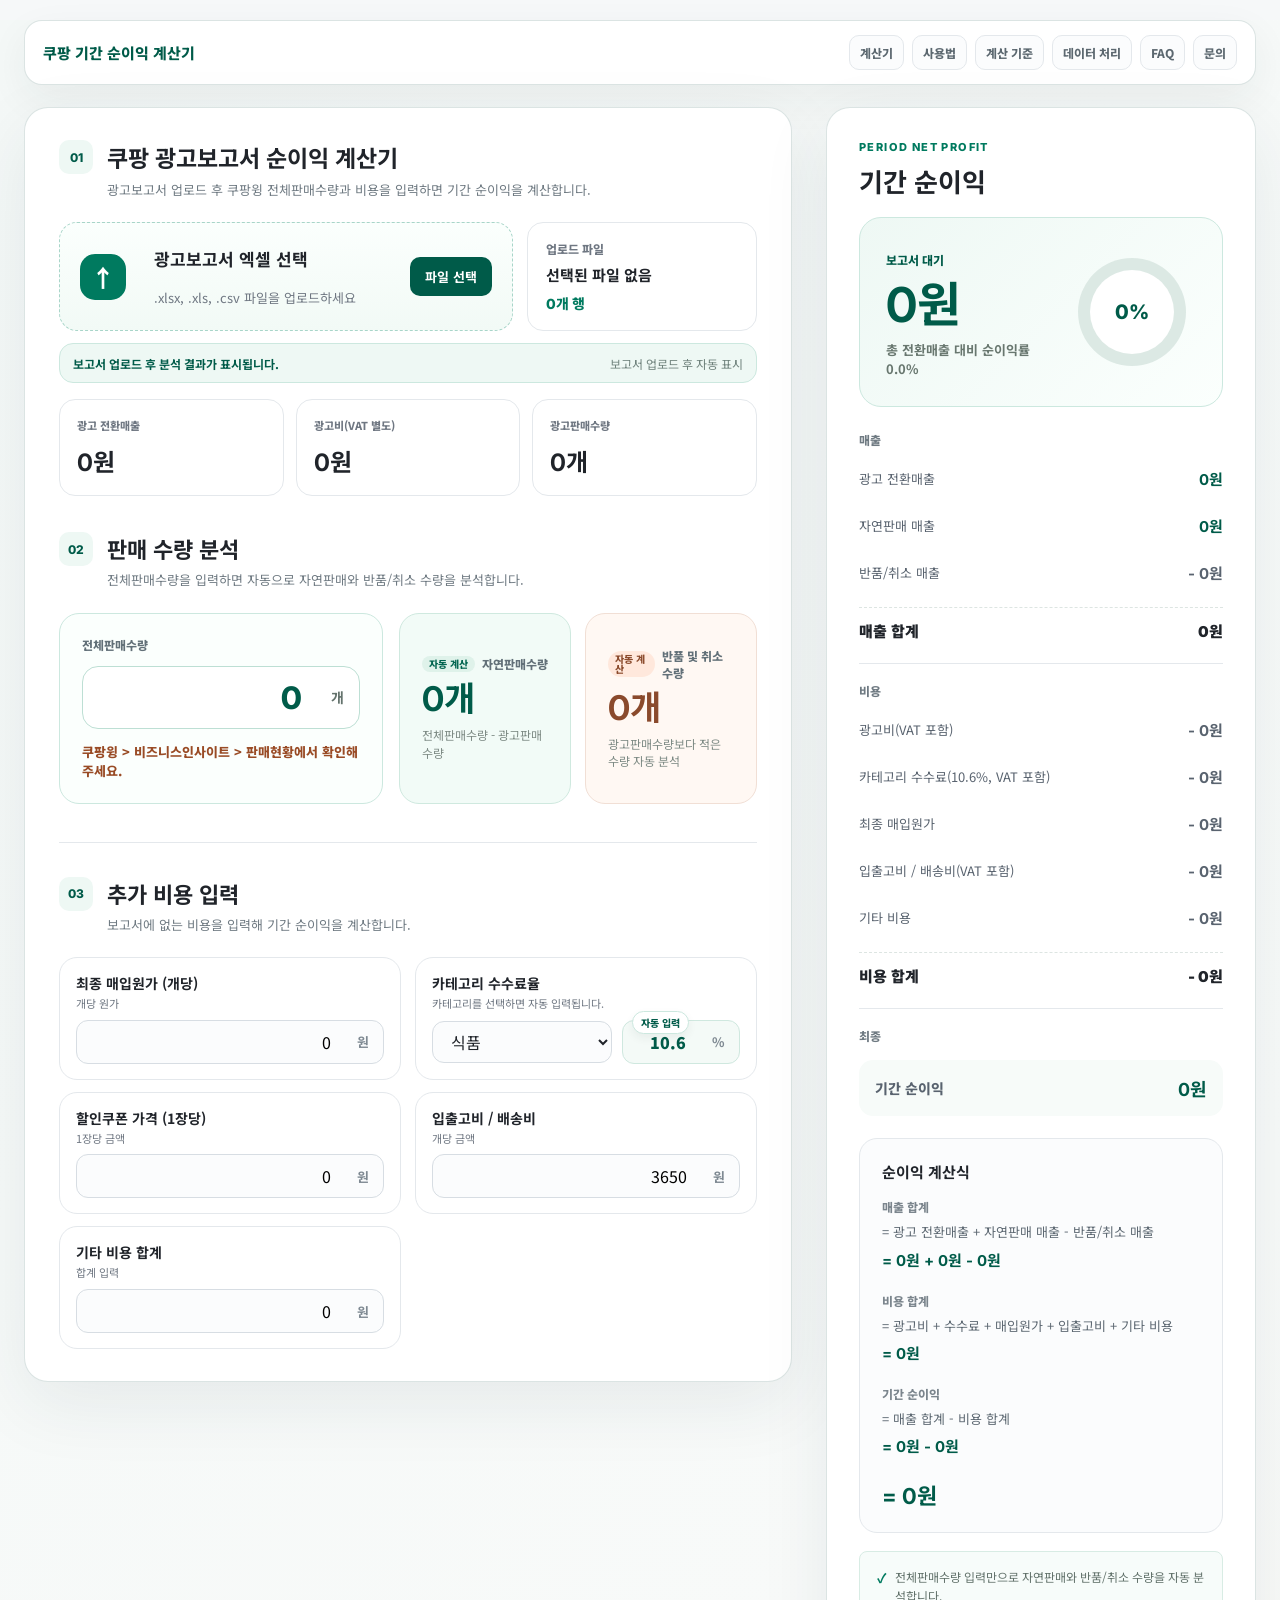
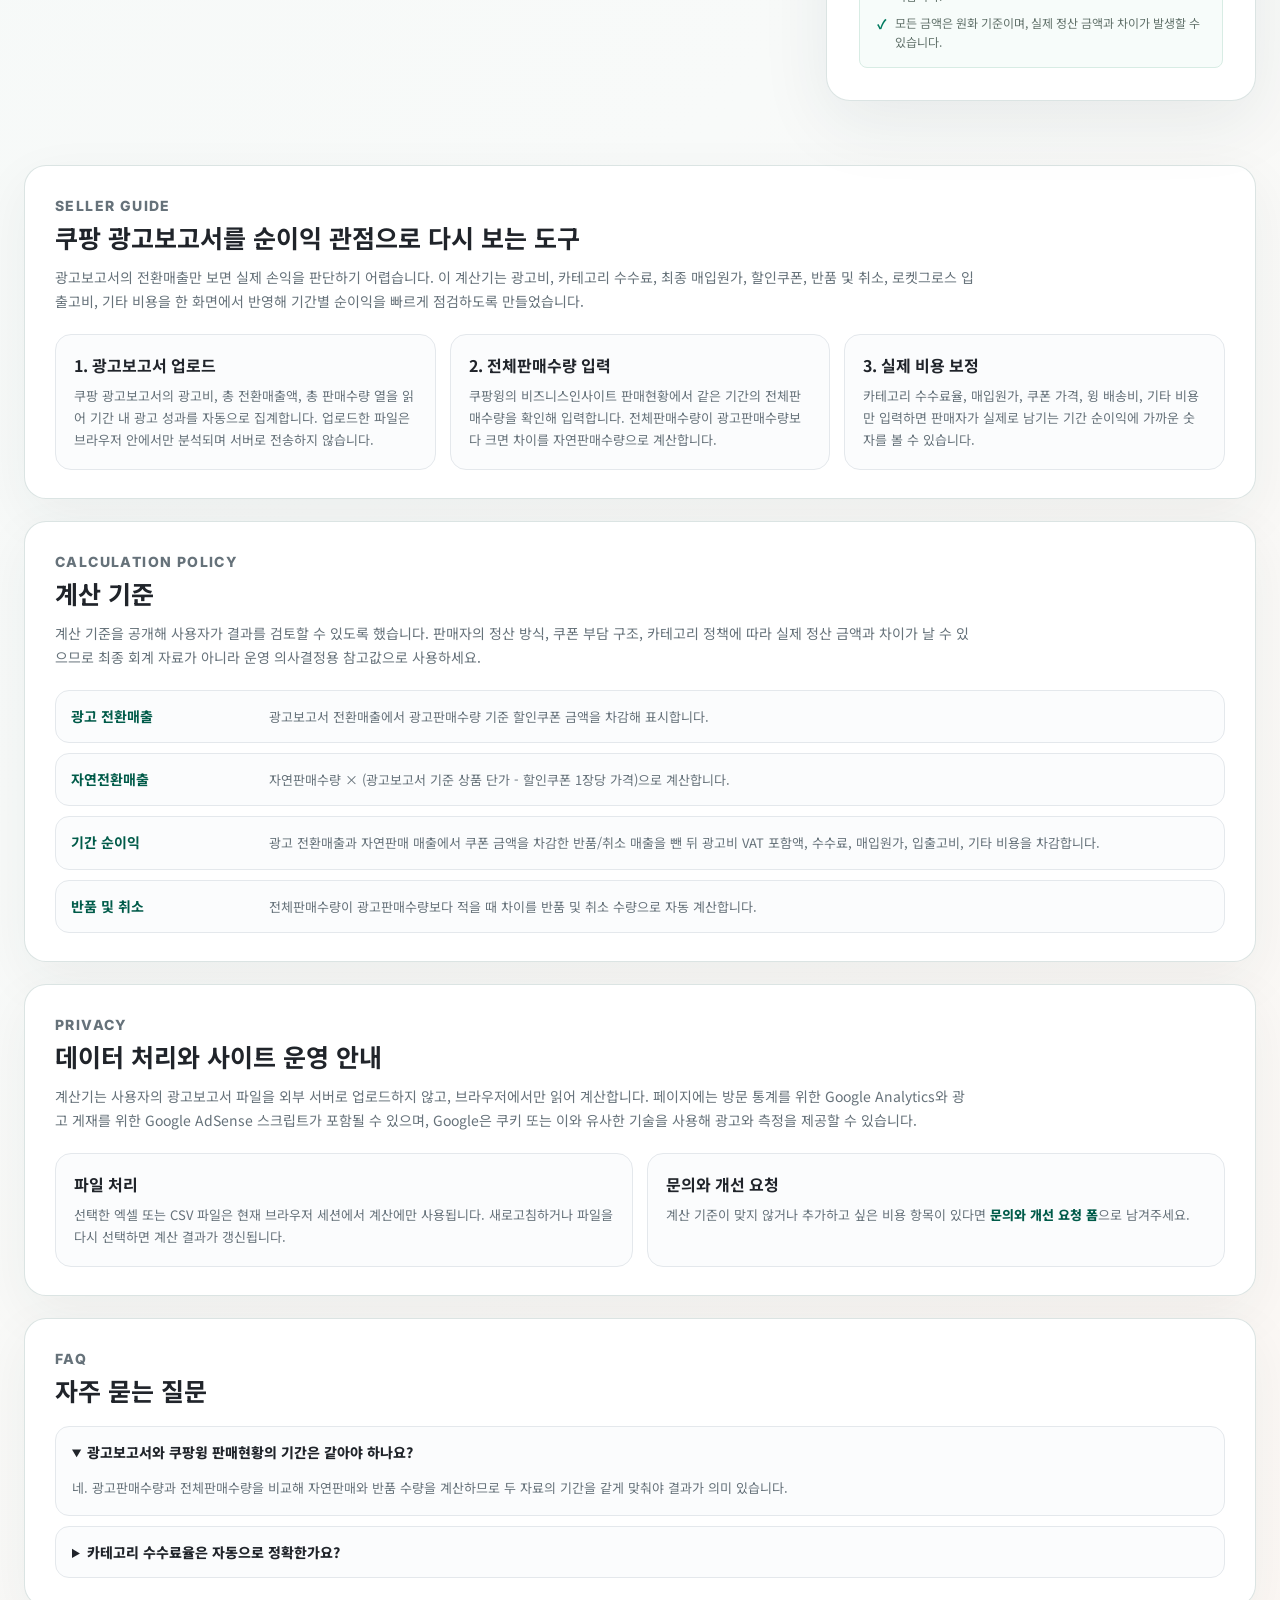
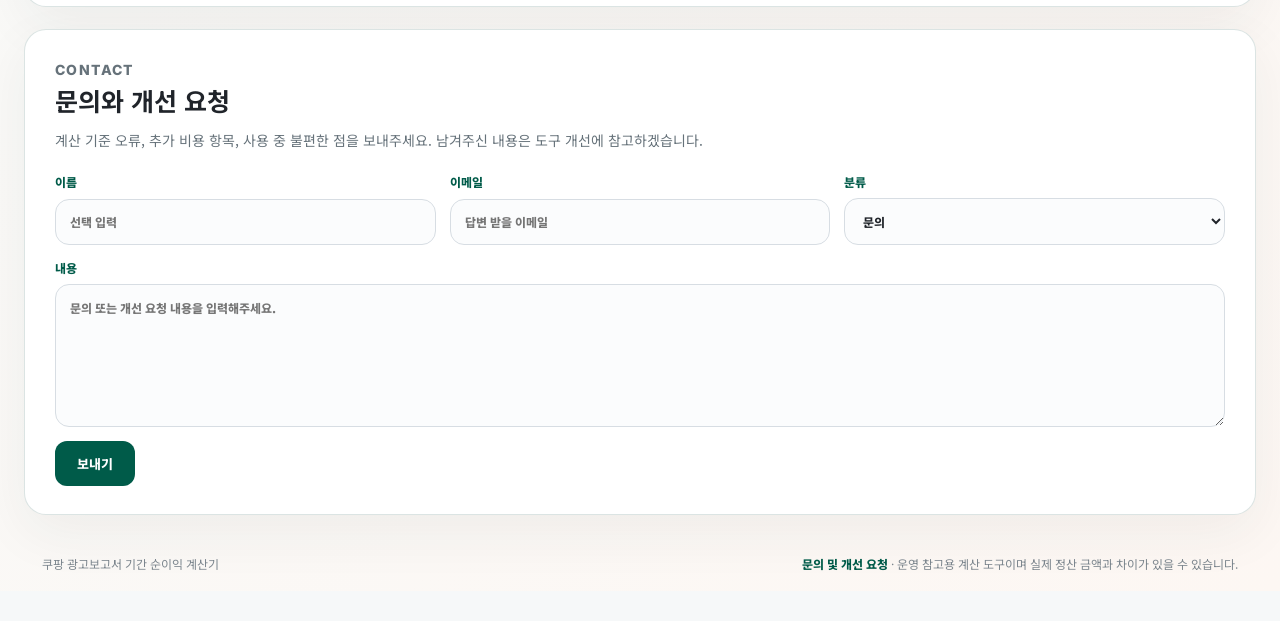
==== commit df0375f1: "Improve SEO metadata and indexing" ====
--- a/index.html
+++ b/index.html
@@ -3,9 +3,21 @@
 <head>
   <meta charset="UTF-8">
   <meta name="viewport" content="width=device-width, initial-scale=1.0">
-  <meta name="description" content="쿠팡 광고보고서와 쿠팡윙 판매현황을 바탕으로 광고비, 수수료, 반품, 쿠폰, 입출고비를 반영해 기간 순이익을 계산하는 무료 도구입니다.">
+  <meta name="description" content="쿠팡 광고보고서와 쿠팡윙 판매현황을 업로드해 광고비, 수수료, 매입원가, 쿠폰, 반품/취소, 배송비를 반영한 기간 순이익을 계산하는 무료 도구입니다.">
+  <meta name="robots" content="index,follow,max-snippet:-1,max-image-preview:large,max-video-preview:-1">
+  <meta name="author" content="쿠팡 기간 순이익 계산기">
   <meta name="google-adsense-account" content="ca-pub-1435606598199875">
-  <title>쿠팡 광고보고서 순이익 계산기 | 광고비·수수료·반품 반영</title>
+  <link rel="canonical" href="https://ssmh07-crypto.github.io/coupang/">
+  <meta property="og:type" content="website">
+  <meta property="og:locale" content="ko_KR">
+  <meta property="og:site_name" content="쿠팡 기간 순이익 계산기">
+  <meta property="og:title" content="쿠팡 광고보고서 순이익 계산기">
+  <meta property="og:description" content="쿠팡 광고보고서와 쿠팡윙 판매현황을 바탕으로 광고비, 수수료, 쿠폰, 반품/취소, 배송비를 반영해 기간 순이익을 계산합니다.">
+  <meta property="og:url" content="https://ssmh07-crypto.github.io/coupang/">
+  <meta name="twitter:card" content="summary">
+  <meta name="twitter:title" content="쿠팡 광고보고서 순이익 계산기">
+  <meta name="twitter:description" content="쿠팡 판매자의 광고비, 수수료, 쿠폰, 반품/취소를 반영한 무료 기간 순이익 계산 도구입니다.">
+  <title>쿠팡 광고보고서 순이익 계산기 | 쿠팡윙 판매현황·수수료·반품 반영</title>
   <script async src="https://pagead2.googlesyndication.com/pagead/js/adsbygoogle.js?client=ca-pub-1435606598199875" crossorigin="anonymous"></script>
   <!-- Google tag (gtag.js) -->
   <script async src="https://www.googletagmanager.com/gtag/js?id=G-39S8C93TWE"></script>
@@ -16,7 +28,61 @@
 
     gtag('config', 'G-39S8C93TWE');
   </script>
-  <link rel="stylesheet" href="./style.css?v=saas-period-6">
+  <script type="application/ld+json">
+  {
+    "@context": "https://schema.org",
+    "@graph": [
+      {
+        "@type": "WebSite",
+        "@id": "https://ssmh07-crypto.github.io/coupang/#website",
+        "url": "https://ssmh07-crypto.github.io/coupang/",
+        "name": "쿠팡 기간 순이익 계산기",
+        "inLanguage": "ko-KR",
+        "description": "쿠팡 광고보고서와 쿠팡윙 판매현황을 바탕으로 기간 순이익을 계산하는 무료 도구"
+      },
+      {
+        "@type": "WebApplication",
+        "@id": "https://ssmh07-crypto.github.io/coupang/#app",
+        "url": "https://ssmh07-crypto.github.io/coupang/",
+        "name": "쿠팡 광고보고서 순이익 계산기",
+        "applicationCategory": "BusinessApplication",
+        "operatingSystem": "Web",
+        "inLanguage": "ko-KR",
+        "isAccessibleForFree": true,
+        "description": "광고비, 카테고리 수수료, 매입원가, 할인쿠폰, 반품/취소, 배송비를 반영해 쿠팡 판매자의 기간 순이익을 계산합니다.",
+        "offers": {
+          "@type": "Offer",
+          "price": "0",
+          "priceCurrency": "KRW"
+        }
+      },
+      {
+        "@type": "FAQPage",
+        "@id": "https://ssmh07-crypto.github.io/coupang/#faq",
+        "inLanguage": "ko-KR",
+        "mainEntity": [
+          {
+            "@type": "Question",
+            "name": "광고보고서와 쿠팡윙 판매현황의 기간은 같아야 하나요?",
+            "acceptedAnswer": {
+              "@type": "Answer",
+              "text": "네. 광고판매수량과 전체판매수량을 비교해 자연판매와 반품 수량을 계산하므로 두 자료의 기간을 같게 맞춰야 결과가 의미 있습니다."
+            }
+          },
+          {
+            "@type": "Question",
+            "name": "카테고리 수수료율은 자동으로 정확한가요?",
+            "acceptedAnswer": {
+              "@type": "Answer",
+              "text": "기본 선택지는 빠른 계산을 위한 참고값입니다. 상품별 실제 수수료율과 다르면 직접 입력을 선택해 판매자 계정의 실제 수수료율로 수정하세요."
+            }
+          }
+        ]
+      }
+    ]
+  }
+  </script>
+  <link rel="stylesheet" href="./style.css?v=saas-period-7">
 </head>
 <body>
   <header class="site-topbar wrap">
@@ -30,14 +96,15 @@
       <a href="#contact">문의</a>
     </nav>
   </header>
+  <main id="main-content">
   <section class="period-section wrap tab-panel active" id="periodTab">
     <div class="profit-app-shell">
       <section class="profit-input-card">
         <div class="profit-section-head">
           <span>01</span>
           <div>
-            <h2>광고보고서 업로드</h2>
-            <p>쿠팡 광고보고서를 업로드하면 핵심 매출 지표를 자동으로 불러옵니다.</p>
+            <h1>쿠팡 광고보고서 순이익 계산기</h1>
+            <p>광고보고서 업로드 후 쿠팡윙 전체판매수량과 비용을 입력하면 기간 순이익을 계산합니다.</p>
           </div>
         </div>
         <div class="upload-panel">
@@ -236,7 +303,6 @@
       </details>
     </div>
   </section>
-
 
   <section class="quality-section contact-section wrap" id="contact">
     <div class="quality-intro">
@@ -270,11 +336,13 @@
     </form>
   </section>
 
+  </main>
+
   <div class="site-footer wrap">
     <span>쿠팡 광고보고서 기간 순이익 계산기</span>
     <span><a href="#contact">문의 및 개선 요청</a> · 운영 참고용 계산 도구이며 실제 정산 금액과 차이가 있을 수 있습니다.</span>
   </div>
 
-  <script src="./main.js?v=saas-period-9"></script>
+  <script src="./main.js?v=saas-period-10"></script>
 </body>
 </html>
--- a/style.css
+++ b/style.css
@@ -21,7 +21,7 @@
 html{background:var(--canvas)}
 body{margin:0;color:var(--ink);background:var(--canvas);font-family:"Noto Sans KR",Inter,system-ui,sans-serif;-webkit-font-smoothing:antialiased}
 button,input,select{font:inherit}button{cursor:pointer}.wrap{width:min(1440px,100%);margin:auto}
-h1,h2,h3,p{margin-top:0}.eyebrow,.number{margin:0 0 8px;color:var(--green);font-family:Inter,"Noto Sans KR",sans-serif;font-size:11px;font-weight:800;letter-spacing:1.4px;text-transform:uppercase}
+h1,h2,h3,p{margin-top:0}h1{margin-bottom:0}.eyebrow,.number{margin:0 0 8px;color:var(--green);font-family:Inter,"Noto Sans KR",sans-serif;font-size:11px;font-weight:800;letter-spacing:1.4px;text-transform:uppercase}
 .hero{position:relative;margin:20px auto 0;width:min(1440px,calc(100% - 40px));border:1px solid var(--line);border-radius:18px 18px 0 0;padding:26px 32px 22px;color:var(--ink);background:linear-gradient(90deg,#fff 0%,#fff 58%,#f2faf6 100%);box-shadow:var(--shadow)}
 .hero::after{content:"";position:absolute;right:30px;bottom:0;width:310px;height:86px;background:linear-gradient(135deg,transparent 35%,rgba(0,122,95,.08));clip-path:polygon(18% 0,100% 0,100% 100%,0 100%);pointer-events:none}.hero .wrap{width:100%}
 .hero-row,.section-head,.result-head,.difference,footer,.period-title,.report-period{display:flex;align-items:center;justify-content:space-between;gap:20px}.hero-row{position:relative;z-index:1}.hero h1{margin-bottom:7px;font-size:31px;line-height:1.12;letter-spacing:0}.hero p:last-child{margin:0;color:var(--muted);font-size:14px;line-height:1.6}.ghost{border:1px solid var(--green);border-radius:7px;padding:10px 14px;color:#fff;background:var(--green);font-size:13px;font-weight:800;box-shadow:0 8px 18px rgba(0,122,95,.18)}
@@ -42,12 +42,12 @@
 
 /* SaaS period profit calculator */
 body{background:linear-gradient(135deg,#f4f8f7 0%,#f8faf9 48%,#fdf7f3 100%)}
-.hero,.calculator-tabs,#calculatorTab,footer{display:none!important}.period-section{display:block!important;width:min(1480px,calc(100% - 48px));border:0;padding:28px 0 42px;background:transparent;box-shadow:none}.profit-app-shell{display:grid;grid-template-columns:minmax(0,1fr) minmax(360px,34%);gap:26px;align-items:start}.profit-input-card,.profit-result-card{border:1px solid rgba(215,225,224,.9);border-radius:22px;background:#fff;box-shadow:0 22px 70px rgba(31,49,58,.08)}.profit-input-card{padding:30px}.profit-result-card{position:sticky;top:24px;padding:28px}.profit-section-head{display:flex;gap:14px;align-items:flex-start;margin-bottom:20px}.profit-section-head>span{display:grid;min-width:34px;height:34px;place-items:center;border-radius:10px;color:var(--green-dark);background:var(--green-soft);font-family:Inter,"Noto Sans KR";font-size:12px;font-weight:800}.profit-section-head h2{margin:0 0 6px;font-size:24px;letter-spacing:0}.profit-section-head p{margin:0;color:#758089;font-size:13px;line-height:1.55}.cost-heading{margin-top:34px;padding-top:30px;border-top:1px solid var(--line)}.upload-panel{display:grid;grid-template-columns:minmax(0,1fr) 260px;gap:18px}.upload-dropzone{display:grid;grid-template-columns:56px minmax(0,1fr) auto;grid-template-areas:"icon title button" "icon desc button";align-items:center;gap:6px 18px;min-height:150px;border:1px dashed #a8d5c9;border-radius:20px;padding:26px;color:var(--ink);background:linear-gradient(180deg,#fbfffd,#f2faf6);cursor:pointer}.upload-dropzone input{position:absolute;inline-size:1px;block-size:1px;opacity:0;pointer-events:none}.upload-icon{grid-area:icon;display:grid;width:56px;height:56px;place-items:center;border-radius:18px;color:#fff;background:var(--green);font-size:28px;font-weight:800}.upload-dropzone strong{grid-area:title;font-size:18px}.upload-dropzone em{grid-area:desc;color:var(--muted);font-size:13px;font-style:normal}.upload-dropzone b{grid-area:button;border-radius:12px;padding:12px 18px;color:#fff;background:var(--green-dark);font-size:13px}.upload-file-card{display:grid;align-content:center;gap:8px;border:1px solid var(--line);border-radius:18px;padding:22px;background:#fff}.upload-file-card span{color:var(--muted);font-size:12px;font-weight:800}.upload-file-card strong{font-size:17px;line-height:1.35;word-break:break-all}.upload-file-card p{margin:0;color:var(--green);font-family:Inter,"Noto Sans KR";font-size:14px;font-weight:800}.upload-complete-bar{display:flex;align-items:center;justify-content:space-between;gap:18px;margin-top:16px;border:1px solid #cce8df;border-radius:16px;padding:14px 16px;color:var(--green-dark);background:var(--green-soft);font-size:13px}.upload-complete-bar span{color:#6e817b}.metric-summary-grid{display:grid;grid-template-columns:repeat(3,minmax(0,1fr));gap:14px;margin-top:18px}.metric-summary-grid div{display:grid;gap:10px;border:1px solid var(--line);border-radius:18px;padding:20px;background:#fff}.metric-summary-grid span{color:var(--muted);font-size:12px;font-weight:800}.metric-summary-grid strong{font-family:Inter,"Noto Sans KR";font-size:27px;letter-spacing:0}.metric-input-card{display:grid;gap:10px;border:1px solid #cce8df;border-radius:18px;padding:20px;background:#fbfffd}.metric-input-card span{color:var(--muted);font-size:12px;font-weight:800}.metric-input-card i{display:flex;align-items:center;min-height:40px;border:1px solid var(--line-strong);border-radius:12px;background:#fff;font-style:normal}.metric-input-card input{width:100%;min-width:0;border:0;padding:10px 12px;background:transparent;text-align:right;outline:0}.metric-input-card b{padding-right:12px;color:#7e8992;font-size:13px}.result-cost-row.neutral strong{color:#8f5a3f}.cost-row input[readonly]{color:#8b5a43;background:rgba(255,244,238,.5)}
+.hero,.calculator-tabs,#calculatorTab,footer{display:none!important}.period-section{display:block!important;width:min(1480px,calc(100% - 48px));border:0;padding:28px 0 42px;background:transparent;box-shadow:none}.profit-app-shell{display:grid;grid-template-columns:minmax(0,1fr) minmax(360px,34%);gap:26px;align-items:start}.profit-input-card,.profit-result-card{border:1px solid rgba(215,225,224,.9);border-radius:22px;background:#fff;box-shadow:0 22px 70px rgba(31,49,58,.08)}.profit-input-card{padding:30px}.profit-result-card{position:sticky;top:24px;padding:28px}.profit-section-head{display:flex;gap:14px;align-items:flex-start;margin-bottom:20px}.profit-section-head>span{display:grid;min-width:34px;height:34px;place-items:center;border-radius:10px;color:var(--green-dark);background:var(--green-soft);font-family:Inter,"Noto Sans KR";font-size:12px;font-weight:800}.profit-section-head h1,.profit-section-head h2{margin:0 0 6px;font-size:24px;letter-spacing:0}.profit-section-head p{margin:0;color:#758089;font-size:13px;line-height:1.55}.cost-heading{margin-top:34px;padding-top:30px;border-top:1px solid var(--line)}.upload-panel{display:grid;grid-template-columns:minmax(0,1fr) 260px;gap:18px}.upload-dropzone{display:grid;grid-template-columns:56px minmax(0,1fr) auto;grid-template-areas:"icon title button" "icon desc button";align-items:center;gap:6px 18px;min-height:150px;border:1px dashed #a8d5c9;border-radius:20px;padding:26px;color:var(--ink);background:linear-gradient(180deg,#fbfffd,#f2faf6);cursor:pointer}.upload-dropzone input{position:absolute;inline-size:1px;block-size:1px;opacity:0;pointer-events:none}.upload-icon{grid-area:icon;display:grid;width:56px;height:56px;place-items:center;border-radius:18px;color:#fff;background:var(--green);font-size:28px;font-weight:800}.upload-dropzone strong{grid-area:title;font-size:18px}.upload-dropzone em{grid-area:desc;color:var(--muted);font-size:13px;font-style:normal}.upload-dropzone b{grid-area:button;border-radius:12px;padding:12px 18px;color:#fff;background:var(--green-dark);font-size:13px}.upload-file-card{display:grid;align-content:center;gap:8px;border:1px solid var(--line);border-radius:18px;padding:22px;background:#fff}.upload-file-card span{color:var(--muted);font-size:12px;font-weight:800}.upload-file-card strong{font-size:17px;line-height:1.35;word-break:break-all}.upload-file-card p{margin:0;color:var(--green);font-family:Inter,"Noto Sans KR";font-size:14px;font-weight:800}.upload-complete-bar{display:flex;align-items:center;justify-content:space-between;gap:18px;margin-top:16px;border:1px solid #cce8df;border-radius:16px;padding:14px 16px;color:var(--green-dark);background:var(--green-soft);font-size:13px}.upload-complete-bar span{color:#6e817b}.metric-summary-grid{display:grid;grid-template-columns:repeat(3,minmax(0,1fr));gap:14px;margin-top:18px}.metric-summary-grid div{display:grid;gap:10px;border:1px solid var(--line);border-radius:18px;padding:20px;background:#fff}.metric-summary-grid span{color:var(--muted);font-size:12px;font-weight:800}.metric-summary-grid strong{font-family:Inter,"Noto Sans KR";font-size:27px;letter-spacing:0}.metric-input-card{display:grid;gap:10px;border:1px solid #cce8df;border-radius:18px;padding:20px;background:#fbfffd}.metric-input-card span{color:var(--muted);font-size:12px;font-weight:800}.metric-input-card i{display:flex;align-items:center;min-height:40px;border:1px solid var(--line-strong);border-radius:12px;background:#fff;font-style:normal}.metric-input-card input{width:100%;min-width:0;border:0;padding:10px 12px;background:transparent;text-align:right;outline:0}.metric-input-card b{padding-right:12px;color:#7e8992;font-size:13px}.result-cost-row.neutral strong{color:#8f5a3f}.cost-row input[readonly]{color:#8b5a43;background:rgba(255,244,238,.5)}
 .metric-guide{grid-column:1 / -1;margin:0;border:1px solid #ffd8c7;border-radius:12px;padding:10px 12px;color:#994b25;background:#fff4ee;font-size:14px;font-weight:800;line-height:1.45;white-space:nowrap}
 @media(max-width:720px){.metric-guide{white-space:normal}}
 .cost-row-list{display:grid;gap:14px}.cost-row{display:grid;grid-template-columns:minmax(0,1fr) 240px;gap:24px;align-items:center;border:1px solid var(--line);border-radius:18px;padding:18px 20px;background:#fff}.cost-row span{display:grid;gap:5px}.cost-row span strong{font-size:15px}.cost-row span small{color:var(--muted);font-size:12px;line-height:1.45}.cost-row i{display:flex;align-items:center;min-height:50px;border:1px solid var(--line-strong);border-radius:14px;background:#fbfcfd;font-style:normal}.cost-row input{width:100%;min-width:0;border:0;padding:13px 14px;background:transparent;text-align:right;outline:0}.cost-row i b{padding-right:14px;color:#7e8992;font-size:13px}.category-fee-controls{display:grid;grid-template-columns:minmax(0,1fr) 116px;gap:10px;align-items:center}.category-fee-controls select{width:100%;min-height:50px;border:1px solid var(--line-strong);border-radius:14px;padding:0 14px;color:var(--ink);background:#fbfcfd;outline:0}.category-fee-controls select:focus,.category-fee-controls i:focus-within{border-color:var(--green);box-shadow:0 0 0 3px rgba(0,122,95,.11)}
 .readonly-row output{justify-self:end;min-width:240px;border:1px solid #ffdccc;border-radius:14px;padding:15px 18px;color:#9a4a25;background:#fff8f4;font-family:Inter,"Noto Sans KR";font-weight:800;text-align:right}.return-row{display:block;border-color:#ffd6c4;background:#fff4ee}.return-main{display:grid;grid-template-columns:minmax(0,1fr) 240px;gap:24px;align-items:center}.return-mini-grid{display:grid;grid-template-columns:repeat(2,minmax(0,1fr));gap:12px;margin-top:14px}.return-mini-grid div{display:grid;gap:7px;border:1px solid #ffdcca;border-radius:16px;padding:16px;background:#fff}.return-mini-grid span{color:#8f5a3f;font-size:12px;font-weight:800}.return-mini-grid strong{color:#9a4a25;font-family:Inter,"Noto Sans KR";font-size:22px}.return-mini-grid small{color:#a47661;font-size:11px;line-height:1.45}.result-title-row{display:flex;align-items:flex-start;justify-content:space-between;gap:18px}.result-title-row h2{margin:0;font-size:26px}.recalc-btn{border:0;border-radius:12px;padding:11px 15px;color:#fff;background:var(--green-dark);font-size:13px;font-weight:800}.profit-hero-box{display:grid;grid-template-columns:minmax(0,1fr) 118px;gap:18px;align-items:center;margin-top:22px;border-radius:22px;padding:24px;background:linear-gradient(135deg,#eef8f4,#fbfffd);border:1px solid #cce8df}.profit-hero-box span{color:var(--green-dark);font-size:12px;font-weight:800}.profit-hero-box strong{display:block;margin-top:10px;color:var(--green-dark);font-family:Inter,"Noto Sans KR";font-size:42px;line-height:1.05;letter-spacing:0}.profit-hero-box strong.loss{color:var(--red)}.profit-hero-box b{display:block;margin-top:10px;color:#68776f;font-size:12px}.profit-ring{--rate:0%;display:grid;width:108px;height:108px;place-items:center;border-radius:50%;background:conic-gradient(var(--green) var(--rate),#dce9e4 0);position:relative}.profit-ring::after{content:"";position:absolute;inset:12px;border-radius:50%;background:#fff}.profit-ring span{position:relative;z-index:1;color:var(--green-dark);font-family:Inter,"Noto Sans KR";font-size:20px;font-weight:800}.result-cost-list{display:grid;gap:10px;margin-top:18px}.result-cost-row{display:flex;align-items:center;justify-content:space-between;gap:16px;border:1px solid var(--line);border-radius:14px;padding:13px 15px;background:#fff;color:#59636f;font-size:13px}.result-cost-row strong{font-family:Inter,"Noto Sans KR";font-size:14px}.result-cost-row.plus strong,.result-cost-row.total strong{color:var(--green-dark)}.result-cost-row.loss strong{color:var(--red)}.result-cost-row.total,.result-cost-row.loss{background:#f7fbf9;border-color:#cce8df;font-weight:800}.formula-box{display:grid;gap:10px;margin-top:18px;border-radius:18px;padding:18px;background:#f7faf9;border:1px solid var(--line)}.formula-box strong{font-size:14px}.formula-box p{margin:0;color:#66727a;font-size:12px;line-height:1.55}.formula-box code{white-space:normal;color:#243038;background:transparent;font-family:Inter,"Noto Sans KR";font-size:12px;line-height:1.55}.formula-box b{color:var(--green-dark);font-family:Inter,"Noto Sans KR";font-size:18px}.guidance-box{display:grid;gap:6px;margin-top:18px;border-color:#ffd8c7;background:#fff4ee}.guidance-box p{margin:0;color:#8b5136;font-size:12px;line-height:1.5}
-@media(max-width:1120px){.profit-app-shell{grid-template-columns:1fr}.profit-result-card{position:static}.upload-panel{grid-template-columns:1fr}.profit-section-head h2{font-size:22px}}
+@media(max-width:1120px){.profit-app-shell{grid-template-columns:1fr}.profit-result-card{position:static}.upload-panel{grid-template-columns:1fr}.profit-section-head h1,.profit-section-head h2{font-size:22px}}
 @media(max-width:720px){.period-section{width:calc(100% - 24px);padding-top:14px}.profit-input-card,.profit-result-card{border-radius:18px;padding:18px}.upload-dropzone{grid-template-columns:1fr;grid-template-areas:"icon" "title" "desc" "button";justify-items:start}.metric-summary-grid,.return-mini-grid{grid-template-columns:1fr}.cost-row,.return-main,.category-fee-controls{grid-template-columns:1fr;gap:12px}.cost-row i,.readonly-row output,.return-main i{width:100%;min-width:0}.profit-hero-box{grid-template-columns:1fr}.profit-ring{width:96px;height:96px}.profit-hero-box strong{font-size:34px}}
 
 .site-topbar{display:flex;align-items:center;justify-content:space-between;gap:20px;width:min(1480px,calc(100% - 48px));margin:20px auto 0;padding:14px 18px;border:1px solid rgba(215,225,224,.9);border-radius:18px;background:#fff;box-shadow:0 14px 40px rgba(31,49,58,.06)}
@@ -63,7 +63,7 @@
 @media(max-width:720px){.site-topbar,.quality-section,.site-footer{width:calc(100% - 24px)}.site-nav a{font-size:11px}.quality-intro p,.quality-grid p,.quality-list span,.faq-list p{font-size:12px}}
 
 /* Simplified SaaS calculator layout */
-.period-section{padding-top:22px}.profit-app-shell{grid-template-columns:minmax(0,1fr) 390px;gap:32px}.profit-input-card,.profit-result-card{border-radius:24px}.profit-input-card{padding:34px}.profit-section-head{margin-bottom:24px}.sales-heading{margin-top:38px}.cost-heading{margin-top:42px;padding-top:36px}.profit-section-head h2{font-size:23px}.profit-section-head p{font-size:13px;color:#6d7780}
+.period-section{padding-top:22px}.profit-app-shell{grid-template-columns:minmax(0,1fr) 390px;gap:32px}.profit-input-card,.profit-result-card{border-radius:24px}.profit-input-card{padding:34px}.profit-section-head{margin-bottom:24px}.sales-heading{margin-top:38px}.cost-heading{margin-top:42px;padding-top:36px}.profit-section-head h1,.profit-section-head h2{font-size:23px}.profit-section-head p{font-size:13px;color:#6d7780}
 .upload-panel{grid-template-columns:minmax(0,1fr) 230px;gap:14px}.upload-dropzone{min-height:116px;padding:20px 22px;border-radius:18px}.upload-icon{width:46px;height:46px;border-radius:15px;font-size:24px}.upload-dropzone strong{font-size:17px}.upload-dropzone b{padding:10px 15px;border-radius:10px}.upload-file-card{min-height:116px;padding:18px;border-radius:16px}.upload-complete-bar{margin-top:12px;padding:11px 14px;border-radius:14px}.report-metrics{grid-template-columns:repeat(3,minmax(0,1fr));gap:12px;margin-top:16px}.report-metrics div{min-height:92px;padding:17px;border-radius:16px}.report-metrics strong{font-size:24px}.report-metrics span{font-size:11px}
 .sales-analysis-grid{display:grid;grid-template-columns:minmax(280px,.9fr) minmax(0,1.1fr);gap:18px;align-items:stretch}.total-sales-card{display:grid;gap:13px;border:1px solid #cce8df;border-radius:20px;padding:24px;background:#fbfffd}.total-sales-card>span,.auto-result-card span{color:#627078;font-size:12px;font-weight:800}.total-sales-card i{display:flex;align-items:center;min-height:58px;border:1px solid #bddfd4;border-radius:16px;background:#fff;font-style:normal}.total-sales-card input{width:100%;min-width:0;border:0;padding:12px 14px;color:var(--green-dark);background:transparent;font-family:Inter,"Noto Sans KR";font-size:30px;font-weight:800;text-align:right;outline:0}.total-sales-card b{padding-right:15px;color:#64736d;font-size:14px}.total-sales-card small{color:#994b25;font-size:13px;font-weight:800;line-height:1.5}.auto-result-stack{display:grid;grid-template-columns:repeat(2,minmax(0,1fr));gap:12px}.auto-result-card{display:grid;align-content:center;gap:10px;min-height:148px;border:1px solid #d7ebe4;border-radius:20px;padding:22px;background:#f5fbf8}.auto-result-card strong{color:var(--green-dark);font-family:Inter,"Noto Sans KR";font-size:32px;line-height:1}.auto-result-card small{color:#7d8a84;font-size:12px;line-height:1.45}
 .compact-cost-grid{grid-template-columns:repeat(2,minmax(0,1fr));gap:14px}.compact-cost-grid .cost-row{grid-template-columns:1fr;gap:12px;align-content:start;min-height:138px;padding:18px;border-radius:18px}.compact-cost-grid .cost-row span strong{font-size:14px}.compact-cost-grid .cost-row span small{font-size:11px}.compact-cost-grid .cost-row i,.compact-cost-grid .category-fee-controls select{min-height:44px;border-radius:12px}.compact-cost-grid .cost-row input{padding:10px 12px}.compact-cost-grid .category-fee-row{grid-column:auto}.compact-cost-grid .category-fee-controls{grid-template-columns:minmax(0,1fr) 112px}.fee-rate-box{position:relative;background:#f4faf7!important}.fee-rate-box em{position:absolute;left:10px;top:-9px;border:1px solid #cce8df;border-radius:999px;padding:2px 7px;color:var(--green-dark);background:#fff;font-size:9px;font-style:normal;font-weight:800}.fee-rate-box input{color:var(--green-dark);font-weight:800}
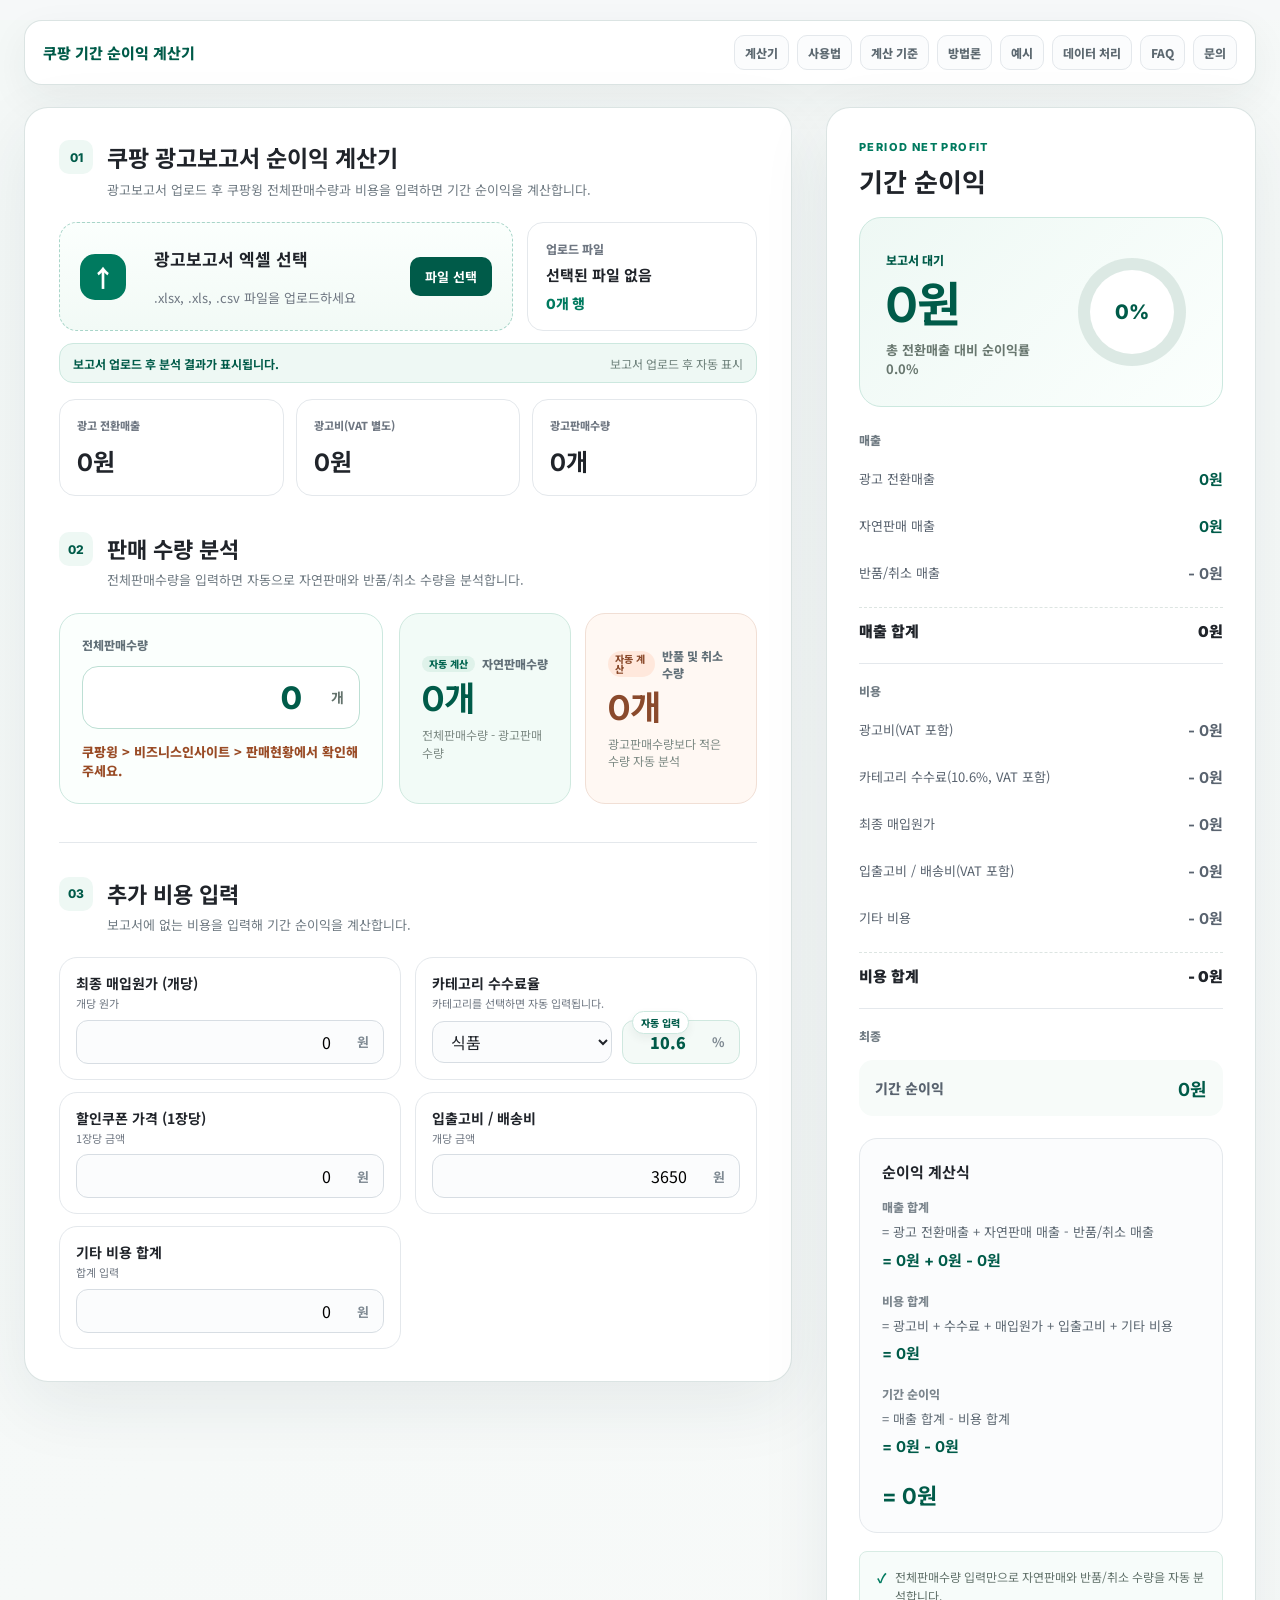
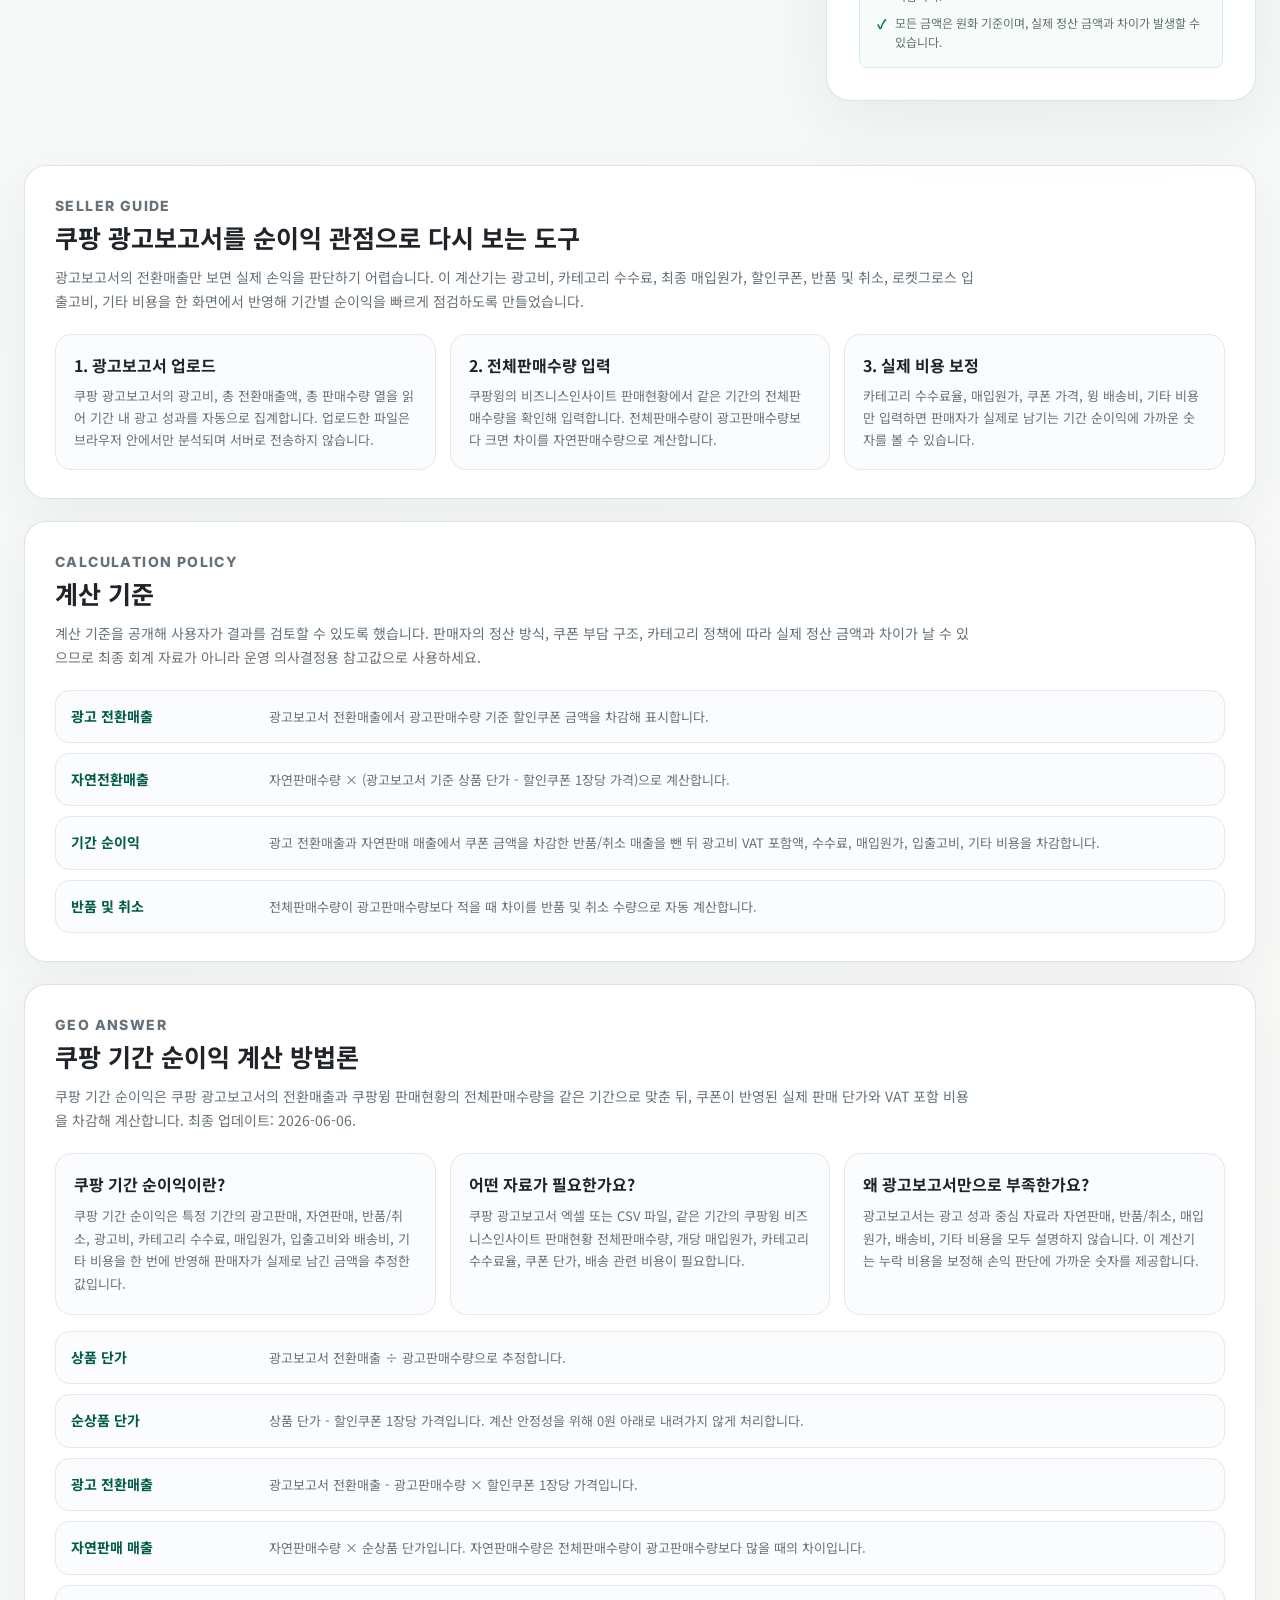
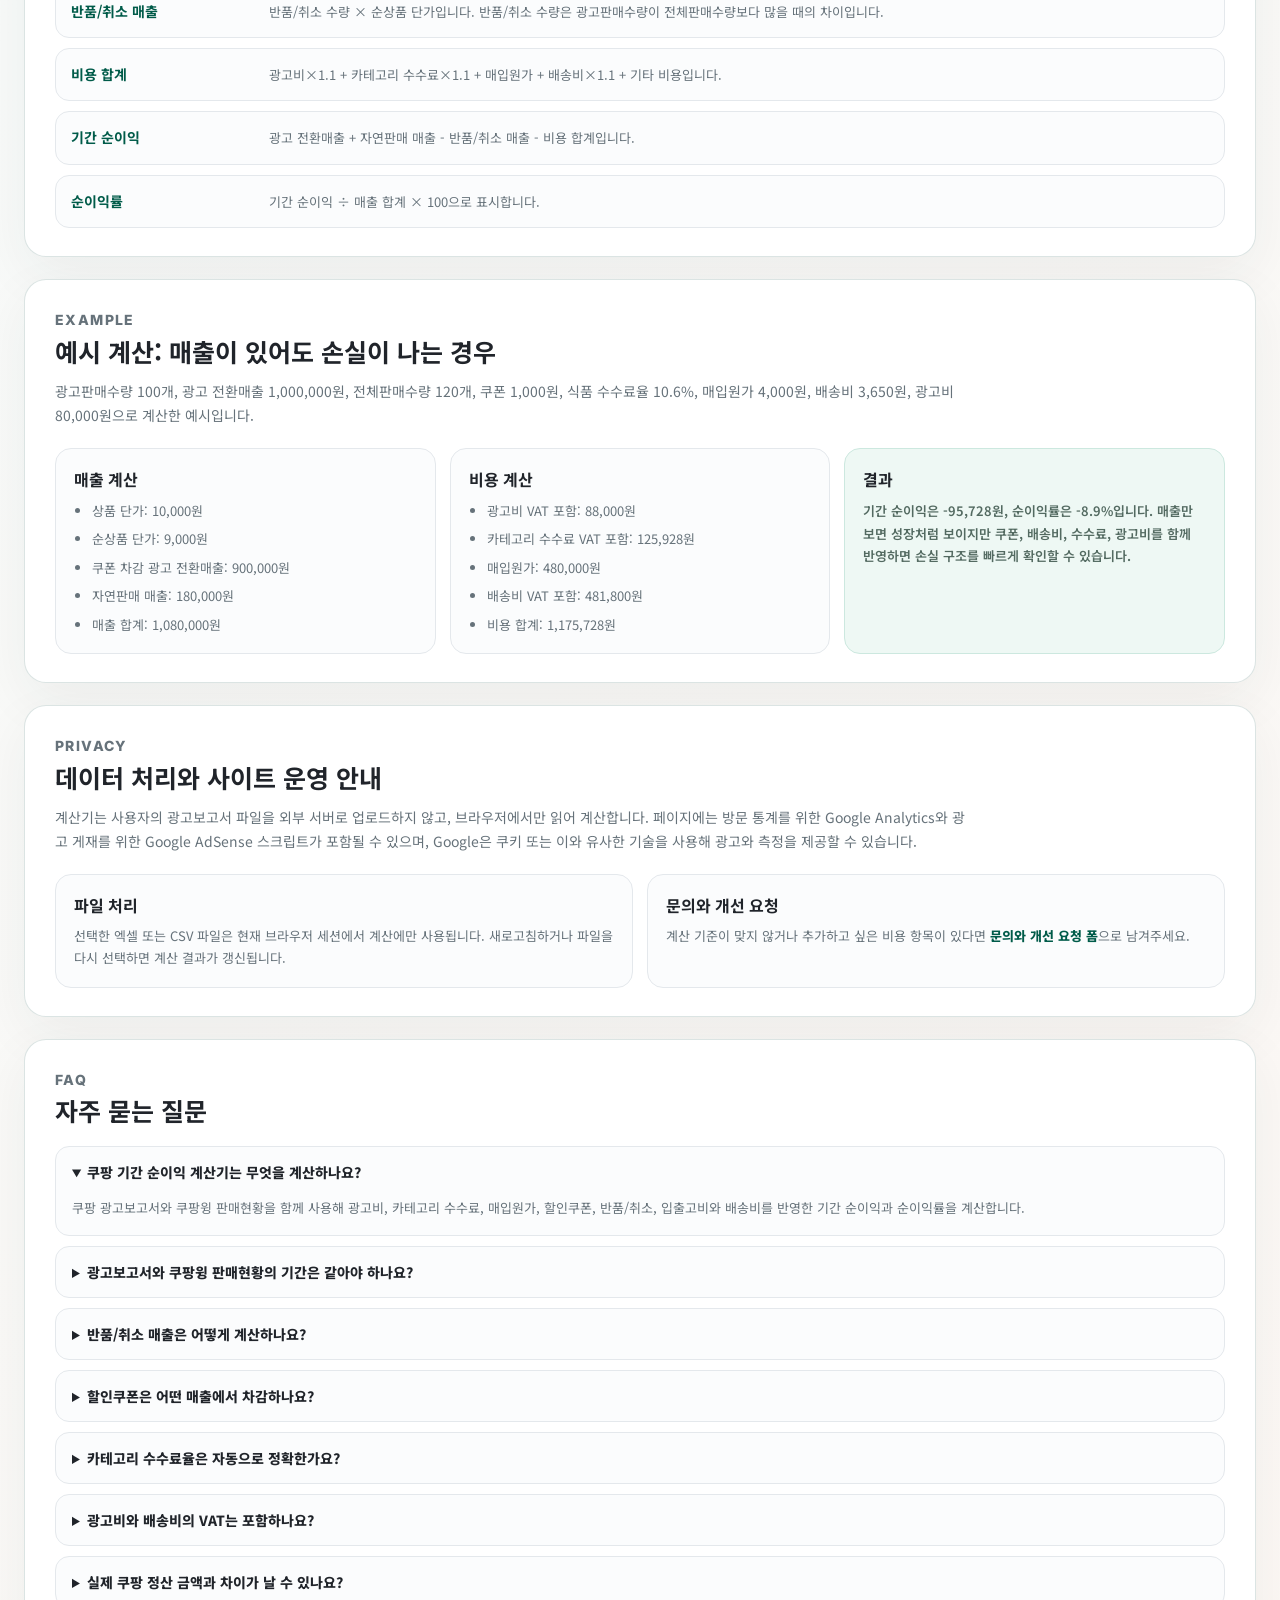
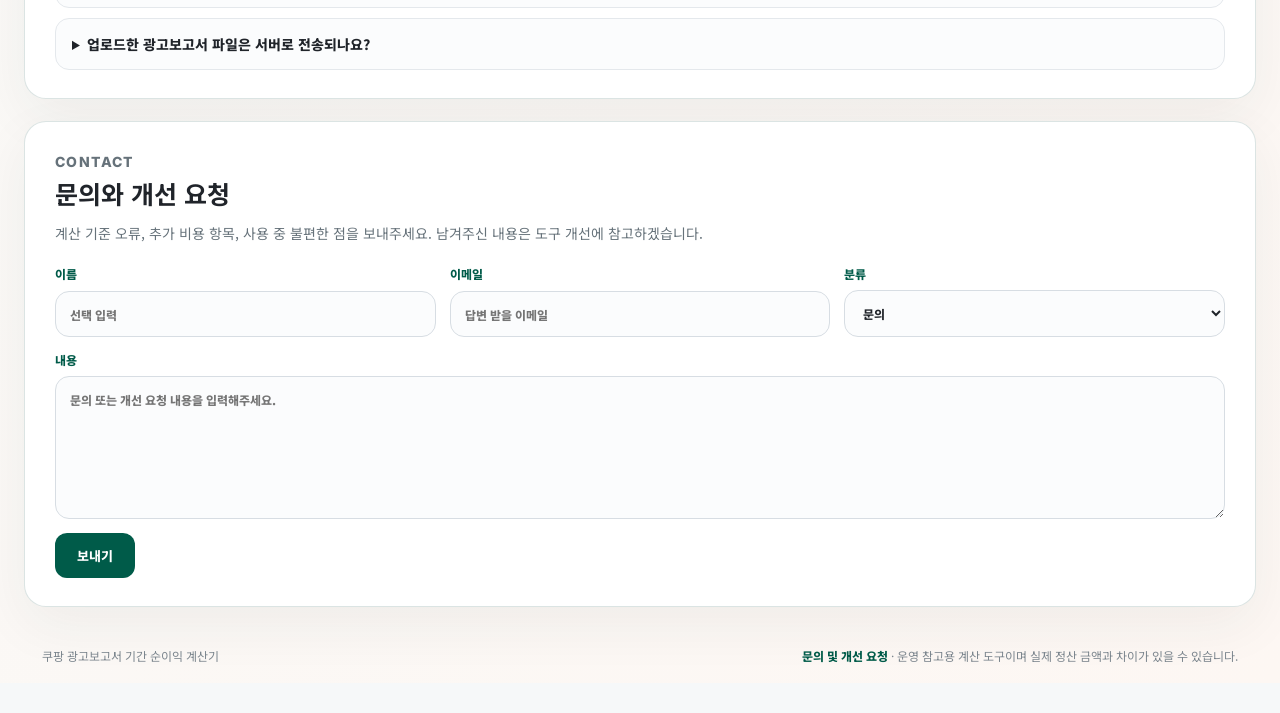
==== commit baf5edb8: "Add GEO answer content" ====
--- a/index.html
+++ b/index.html
@@ -3,21 +3,28 @@
 <head>
   <meta charset="UTF-8">
   <meta name="viewport" content="width=device-width, initial-scale=1.0">
-  <meta name="description" content="쿠팡 광고보고서와 쿠팡윙 판매현황을 업로드해 광고비, 수수료, 매입원가, 쿠폰, 반품/취소, 배송비를 반영한 기간 순이익을 계산하는 무료 도구입니다.">
+  <meta name="description" content="쿠팡 광고보고서와 판매현황으로 광고비·수수료·반품을 반영한 순이익 계산기">
   <meta name="robots" content="index,follow,max-snippet:-1,max-image-preview:large,max-video-preview:-1">
   <meta name="author" content="쿠팡 기간 순이익 계산기">
   <meta name="google-adsense-account" content="ca-pub-1435606598199875">
-  <link rel="canonical" href="https://ssmh07-crypto.github.io/coupang/">
+  <meta name="naver-site-verification" content="f0fdf43b2ff2029bdd7c13b52f8ee0c39b3c46b5">
+  <link rel="canonical" href="https://coupang-3p5.pages.dev/">
+  <link rel="alternate" type="text/plain" href="./llms.txt" title="LLMs text">
   <meta property="og:type" content="website">
   <meta property="og:locale" content="ko_KR">
   <meta property="og:site_name" content="쿠팡 기간 순이익 계산기">
   <meta property="og:title" content="쿠팡 광고보고서 순이익 계산기">
-  <meta property="og:description" content="쿠팡 광고보고서와 쿠팡윙 판매현황을 바탕으로 광고비, 수수료, 쿠폰, 반품/취소, 배송비를 반영해 기간 순이익을 계산합니다.">
-  <meta property="og:url" content="https://ssmh07-crypto.github.io/coupang/">
+  <meta property="og:description" content="쿠팡 광고보고서와 판매현황으로 광고비·수수료·반품을 반영한 순이익 계산기">
+  <meta property="og:url" content="https://coupang-3p5.pages.dev/">
   <meta name="twitter:card" content="summary">
   <meta name="twitter:title" content="쿠팡 광고보고서 순이익 계산기">
-  <meta name="twitter:description" content="쿠팡 판매자의 광고비, 수수료, 쿠폰, 반품/취소를 반영한 무료 기간 순이익 계산 도구입니다.">
+  <meta name="twitter:description" content="쿠팡 광고보고서와 판매현황으로 광고비·수수료·반품을 반영한 순이익 계산기">
   <title>쿠팡 광고보고서 순이익 계산기 | 쿠팡윙 판매현황·수수료·반품 반영</title>
+  <link rel="icon" href="./favicon.svg" type="image/svg+xml">
+  <link rel="preconnect" href="https://fonts.googleapis.com">
+  <link rel="preconnect" href="https://fonts.gstatic.com" crossorigin>
+  <link rel="preload" as="style" href="https://fonts.googleapis.com/css2?family=Inter:wght@500;600;700;800&family=Noto+Sans+KR:wght@400;500;600;700;800&display=swap" onload="this.onload=null;this.rel='stylesheet'">
+  <noscript><link rel="stylesheet" href="https://fonts.googleapis.com/css2?family=Inter:wght@500;600;700;800&family=Noto+Sans+KR:wght@400;500;600;700;800&display=swap"></noscript>
   <script async src="https://pagead2.googlesyndication.com/pagead/js/adsbygoogle.js?client=ca-pub-1435606598199875" crossorigin="anonymous"></script>
   <!-- Google tag (gtag.js) -->
   <script async src="https://www.googletagmanager.com/gtag/js?id=G-39S8C93TWE"></script>
@@ -34,39 +41,102 @@
     "@graph": [
       {
         "@type": "WebSite",
-        "@id": "https://ssmh07-crypto.github.io/coupang/#website",
-        "url": "https://ssmh07-crypto.github.io/coupang/",
+        "@id": "https://coupang-3p5.pages.dev/#website",
+        "url": "https://coupang-3p5.pages.dev/",
         "name": "쿠팡 기간 순이익 계산기",
         "inLanguage": "ko-KR",
-        "description": "쿠팡 광고보고서와 쿠팡윙 판매현황을 바탕으로 기간 순이익을 계산하는 무료 도구"
+        "description": "쿠팡 광고보고서와 쿠팡윙 판매현황을 바탕으로 기간 순이익을 계산하는 무료 도구",
+        "dateModified": "2026-06-06"
       },
       {
         "@type": "WebApplication",
-        "@id": "https://ssmh07-crypto.github.io/coupang/#app",
-        "url": "https://ssmh07-crypto.github.io/coupang/",
+        "@id": "https://coupang-3p5.pages.dev/#app",
+        "url": "https://coupang-3p5.pages.dev/",
         "name": "쿠팡 광고보고서 순이익 계산기",
         "applicationCategory": "BusinessApplication",
         "operatingSystem": "Web",
         "inLanguage": "ko-KR",
         "isAccessibleForFree": true,
         "description": "광고비, 카테고리 수수료, 매입원가, 할인쿠폰, 반품/취소, 배송비를 반영해 쿠팡 판매자의 기간 순이익을 계산합니다.",
+        "dateModified": "2026-06-06",
         "offers": {
           "@type": "Offer",
           "price": "0",
           "priceCurrency": "KRW"
-        }
+        },
+        "featureList": [
+          "광고보고서 엑셀 분석",
+          "쿠팡윙 전체판매수량 반영",
+          "할인쿠폰 차감",
+          "반품/취소 매출 차감",
+          "VAT 포함 비용 계산",
+          "기간 순이익률 계산"
+        ]
+      },
+      {
+        "@type": "HowTo",
+        "@id": "https://coupang-3p5.pages.dev/#howto",
+        "name": "쿠팡 광고보고서로 기간 순이익 계산하는 방법",
+        "inLanguage": "ko-KR",
+        "totalTime": "PT3M",
+        "step": [
+          {
+            "@type": "HowToStep",
+            "name": "광고보고서 업로드",
+            "text": "쿠팡 광고보고서 엑셀 또는 CSV 파일을 업로드해 광고비, 전환매출, 광고판매수량을 집계합니다."
+          },
+          {
+            "@type": "HowToStep",
+            "name": "전체판매수량 입력",
+            "text": "같은 기간의 쿠팡윙 판매현황 전체판매수량을 입력해 자연판매수량과 반품/취소 수량을 계산합니다."
+          },
+          {
+            "@type": "HowToStep",
+            "name": "비용 입력",
+            "text": "카테고리 수수료율, 매입원가, 할인쿠폰, 입출고비와 배송비, 기타 비용을 입력합니다."
+          },
+          {
+            "@type": "HowToStep",
+            "name": "기간 순이익 확인",
+            "text": "매출 합계에서 VAT 포함 비용을 차감한 기간 순이익과 순이익률을 확인합니다."
+          }
+        ]
       },
       {
         "@type": "FAQPage",
-        "@id": "https://ssmh07-crypto.github.io/coupang/#faq",
+        "@id": "https://coupang-3p5.pages.dev/#faq",
         "inLanguage": "ko-KR",
         "mainEntity": [
           {
             "@type": "Question",
+            "name": "쿠팡 기간 순이익 계산기는 무엇을 계산하나요?",
+            "acceptedAnswer": {
+              "@type": "Answer",
+              "text": "쿠팡 광고보고서와 쿠팡윙 판매현황을 함께 사용해 광고비, 카테고리 수수료, 매입원가, 할인쿠폰, 반품/취소, 입출고비와 배송비를 반영한 기간 순이익과 순이익률을 계산합니다."
+            }
+          },
+          {
+            "@type": "Question",
             "name": "광고보고서와 쿠팡윙 판매현황의 기간은 같아야 하나요?",
             "acceptedAnswer": {
               "@type": "Answer",
-              "text": "네. 광고판매수량과 전체판매수량을 비교해 자연판매와 반품 수량을 계산하므로 두 자료의 기간을 같게 맞춰야 결과가 의미 있습니다."
+              "text": "네. 광고판매수량과 전체판매수량을 비교해 자연판매와 반품/취소 수량을 계산하므로 두 자료의 조회 기간을 같게 맞춰야 결과가 의미 있습니다."
+            }
+          },
+          {
+            "@type": "Question",
+            "name": "반품/취소 매출은 어떻게 계산하나요?",
+            "acceptedAnswer": {
+              "@type": "Answer",
+              "text": "전체판매수량이 광고판매수량보다 적으면 차이를 반품/취소 수량으로 보고, 반품/취소 매출은 반품/취소 수량에 상품 단가에서 할인쿠폰 1장당 가격을 뺀 순상품 단가를 곱해 계산합니다."
+            }
+          },
+          {
+            "@type": "Question",
+            "name": "할인쿠폰은 어떤 매출에서 차감하나요?",
+            "acceptedAnswer": {
+              "@type": "Answer",
+              "text": "광고 전환매출, 자연판매 매출, 반품/취소 매출 모두에서 쿠폰 단가를 반영합니다. 쿠폰이 상품 단가보다 크면 계산 안정성을 위해 순상품 단가는 0원 아래로 내려가지 않게 처리합니다."
             }
           },
           {
@@ -75,6 +145,30 @@
             "acceptedAnswer": {
               "@type": "Answer",
               "text": "기본 선택지는 빠른 계산을 위한 참고값입니다. 상품별 실제 수수료율과 다르면 직접 입력을 선택해 판매자 계정의 실제 수수료율로 수정하세요."
+            }
+          },
+          {
+            "@type": "Question",
+            "name": "광고비와 배송비의 VAT는 포함하나요?",
+            "acceptedAnswer": {
+              "@type": "Answer",
+              "text": "광고비, 카테고리 수수료, 입출고비와 배송비는 VAT 10%를 포함한 비용으로 반영합니다. 매입원가와 기타 비용은 입력한 금액 그대로 사용합니다."
+            }
+          },
+          {
+            "@type": "Question",
+            "name": "실제 쿠팡 정산 금액과 차이가 날 수 있나요?",
+            "acceptedAnswer": {
+              "@type": "Answer",
+              "text": "네. 쿠팡 정책, 쿠폰 부담 주체, 프로모션, 정산 보류, 상품별 수수료, 배송 방식에 따라 실제 정산 금액과 차이가 날 수 있습니다. 이 도구는 운영 의사결정용 참고 계산기입니다."
+            }
+          },
+          {
+            "@type": "Question",
+            "name": "업로드한 광고보고서 파일은 서버로 전송되나요?",
+            "acceptedAnswer": {
+              "@type": "Answer",
+              "text": "아니요. 광고보고서 엑셀 또는 CSV 파일은 현재 브라우저에서만 읽고 계산하며 외부 서버로 업로드하지 않습니다."
             }
           }
         ]
@@ -82,7 +176,7 @@
     ]
   }
   </script>
-  <link rel="stylesheet" href="./style.css?v=saas-period-7">
+  <link rel="stylesheet" href="./style.css?v=saas-period-9">
 </head>
 <body>
   <header class="site-topbar wrap">
@@ -91,6 +185,8 @@
       <a href="#periodTab">계산기</a>
       <a href="#guide">사용법</a>
       <a href="#calculation">계산 기준</a>
+      <a href="#methodology">방법론</a>
+      <a href="#example">예시</a>
       <a href="#privacy">데이터 처리</a>
       <a href="#faq">FAQ</a>
       <a href="#contact">문의</a>
@@ -269,6 +365,72 @@
     </div>
   </section>
 
+  <section class="quality-section wrap" id="methodology">
+    <div class="quality-intro">
+      <p class="eyebrow green">GEO ANSWER</p>
+      <h2>쿠팡 기간 순이익 계산 방법론</h2>
+      <p>쿠팡 기간 순이익은 쿠팡 광고보고서의 전환매출과 쿠팡윙 판매현황의 전체판매수량을 같은 기간으로 맞춘 뒤, 쿠폰이 반영된 실제 판매 단가와 VAT 포함 비용을 차감해 계산합니다. 최종 업데이트: 2026-06-06.</p>
+    </div>
+    <div class="answer-grid">
+      <article>
+        <h3>쿠팡 기간 순이익이란?</h3>
+        <p>쿠팡 기간 순이익은 특정 기간의 광고판매, 자연판매, 반품/취소, 광고비, 카테고리 수수료, 매입원가, 입출고비와 배송비, 기타 비용을 한 번에 반영해 판매자가 실제로 남긴 금액을 추정한 값입니다.</p>
+      </article>
+      <article>
+        <h3>어떤 자료가 필요한가요?</h3>
+        <p>쿠팡 광고보고서 엑셀 또는 CSV 파일, 같은 기간의 쿠팡윙 비즈니스인사이트 판매현황 전체판매수량, 개당 매입원가, 카테고리 수수료율, 쿠폰 단가, 배송 관련 비용이 필요합니다.</p>
+      </article>
+      <article>
+        <h3>왜 광고보고서만으로 부족한가요?</h3>
+        <p>광고보고서는 광고 성과 중심 자료라 자연판매, 반품/취소, 매입원가, 배송비, 기타 비용을 모두 설명하지 않습니다. 이 계산기는 누락 비용을 보정해 손익 판단에 가까운 숫자를 제공합니다.</p>
+      </article>
+    </div>
+    <div class="quality-list formula-list">
+      <div><strong>상품 단가</strong><span>광고보고서 전환매출 ÷ 광고판매수량으로 추정합니다.</span></div>
+      <div><strong>순상품 단가</strong><span>상품 단가 - 할인쿠폰 1장당 가격입니다. 계산 안정성을 위해 0원 아래로 내려가지 않게 처리합니다.</span></div>
+      <div><strong>광고 전환매출</strong><span>광고보고서 전환매출 - 광고판매수량 × 할인쿠폰 1장당 가격입니다.</span></div>
+      <div><strong>자연판매 매출</strong><span>자연판매수량 × 순상품 단가입니다. 자연판매수량은 전체판매수량이 광고판매수량보다 많을 때의 차이입니다.</span></div>
+      <div><strong>반품/취소 매출</strong><span>반품/취소 수량 × 순상품 단가입니다. 반품/취소 수량은 광고판매수량이 전체판매수량보다 많을 때의 차이입니다.</span></div>
+      <div><strong>비용 합계</strong><span>광고비×1.1 + 카테고리 수수료×1.1 + 매입원가 + 배송비×1.1 + 기타 비용입니다.</span></div>
+      <div><strong>기간 순이익</strong><span>광고 전환매출 + 자연판매 매출 - 반품/취소 매출 - 비용 합계입니다.</span></div>
+      <div><strong>순이익률</strong><span>기간 순이익 ÷ 매출 합계 × 100으로 표시합니다.</span></div>
+    </div>
+  </section>
+
+  <section class="quality-section wrap" id="example">
+    <div class="quality-intro">
+      <p class="eyebrow green">EXAMPLE</p>
+      <h2>예시 계산: 매출이 있어도 손실이 나는 경우</h2>
+      <p>광고판매수량 100개, 광고 전환매출 1,000,000원, 전체판매수량 120개, 쿠폰 1,000원, 식품 수수료율 10.6%, 매입원가 4,000원, 배송비 3,650원, 광고비 80,000원으로 계산한 예시입니다.</p>
+    </div>
+    <div class="example-grid">
+      <article>
+        <h3>매출 계산</h3>
+        <ul>
+          <li>상품 단가: 10,000원</li>
+          <li>순상품 단가: 9,000원</li>
+          <li>쿠폰 차감 광고 전환매출: 900,000원</li>
+          <li>자연판매 매출: 180,000원</li>
+          <li>매출 합계: 1,080,000원</li>
+        </ul>
+      </article>
+      <article>
+        <h3>비용 계산</h3>
+        <ul>
+          <li>광고비 VAT 포함: 88,000원</li>
+          <li>카테고리 수수료 VAT 포함: 125,928원</li>
+          <li>매입원가: 480,000원</li>
+          <li>배송비 VAT 포함: 481,800원</li>
+          <li>비용 합계: 1,175,728원</li>
+        </ul>
+      </article>
+      <article class="example-result">
+        <h3>결과</h3>
+        <p>기간 순이익은 -95,728원, 순이익률은 -8.9%입니다. 매출만 보면 성장처럼 보이지만 쿠폰, 배송비, 수수료, 광고비를 함께 반영하면 손실 구조를 빠르게 확인할 수 있습니다.</p>
+      </article>
+    </div>
+  </section>
+
   <section class="quality-section wrap" id="privacy">
     <div class="quality-intro">
       <p class="eyebrow green">PRIVACY</p>
@@ -294,12 +456,36 @@
     </div>
     <div class="faq-list">
       <details open>
+        <summary>쿠팡 기간 순이익 계산기는 무엇을 계산하나요?</summary>
+        <p>쿠팡 광고보고서와 쿠팡윙 판매현황을 함께 사용해 광고비, 카테고리 수수료, 매입원가, 할인쿠폰, 반품/취소, 입출고비와 배송비를 반영한 기간 순이익과 순이익률을 계산합니다.</p>
+      </details>
+      <details>
         <summary>광고보고서와 쿠팡윙 판매현황의 기간은 같아야 하나요?</summary>
-        <p>네. 광고판매수량과 전체판매수량을 비교해 자연판매와 반품 수량을 계산하므로 두 자료의 기간을 같게 맞춰야 결과가 의미 있습니다.</p>
+        <p>네. 광고판매수량과 전체판매수량을 비교해 자연판매와 반품/취소 수량을 계산하므로 두 자료의 조회 기간을 같게 맞춰야 결과가 의미 있습니다.</p>
+      </details>
+      <details>
+        <summary>반품/취소 매출은 어떻게 계산하나요?</summary>
+        <p>전체판매수량이 광고판매수량보다 적으면 차이를 반품/취소 수량으로 보고, 반품/취소 매출은 반품/취소 수량에 상품 단가에서 할인쿠폰 1장당 가격을 뺀 순상품 단가를 곱해 계산합니다.</p>
+      </details>
+      <details>
+        <summary>할인쿠폰은 어떤 매출에서 차감하나요?</summary>
+        <p>광고 전환매출, 자연판매 매출, 반품/취소 매출 모두에서 쿠폰 단가를 반영합니다. 쿠폰이 상품 단가보다 크면 계산 안정성을 위해 순상품 단가는 0원 아래로 내려가지 않게 처리합니다.</p>
       </details>
       <details>
         <summary>카테고리 수수료율은 자동으로 정확한가요?</summary>
         <p>기본 선택지는 빠른 계산을 위한 참고값입니다. 상품별 실제 수수료율과 다르면 직접 입력을 선택해 판매자 계정의 실제 수수료율로 수정하세요.</p>
+      </details>
+      <details>
+        <summary>광고비와 배송비의 VAT는 포함하나요?</summary>
+        <p>광고비, 카테고리 수수료, 입출고비와 배송비는 VAT 10%를 포함한 비용으로 반영합니다. 매입원가와 기타 비용은 입력한 금액 그대로 사용합니다.</p>
+      </details>
+      <details>
+        <summary>실제 쿠팡 정산 금액과 차이가 날 수 있나요?</summary>
+        <p>네. 쿠팡 정책, 쿠폰 부담 주체, 프로모션, 정산 보류, 상품별 수수료, 배송 방식에 따라 실제 정산 금액과 차이가 날 수 있습니다. 이 도구는 운영 의사결정용 참고 계산기입니다.</p>
+      </details>
+      <details>
+        <summary>업로드한 광고보고서 파일은 서버로 전송되나요?</summary>
+        <p>아니요. 광고보고서 엑셀 또는 CSV 파일은 현재 브라우저에서만 읽고 계산하며 외부 서버로 업로드하지 않습니다.</p>
       </details>
     </div>
   </section>
@@ -343,6 +529,6 @@
     <span><a href="#contact">문의 및 개선 요청</a> · 운영 참고용 계산 도구이며 실제 정산 금액과 차이가 있을 수 있습니다.</span>
   </div>
 
-  <script src="./main.js?v=saas-period-10"></script>
+  <script src="./main.js?v=saas-period-12"></script>
 </body>
 </html>
--- a/style.css
+++ b/style.css
@@ -1,4 +1,3 @@
-@import url("https://fonts.googleapis.com/css2?family=Inter:wght@500;600;700;800&family=Noto+Sans+KR:wght@400;500;600;700;800&display=swap");
 :root{
   --ink:#20242a;
   --muted:#6f7782;
@@ -79,3 +78,13 @@
 .profit-hero-box{padding:28px 26px}.profit-hero-box strong{font-size:48px;letter-spacing:0}.profit-hero-box b{font-size:13px}.result-cost-list{gap:20px;margin-top:24px}.breakdown-section{gap:10px;padding-top:18px}.breakdown-section h3{font-size:12px;color:#6f7a82}.result-cost-row{padding:8px 0;font-size:13px}.result-cost-row strong{font-size:15px}.result-cost-row.subtotal{margin-top:6px;padding:12px 0 2px}.result-cost-row.subtotal span,.result-cost-row.subtotal strong{font-size:15px;font-weight:900;color:var(--ink)}.result-cost-row.total,.result-cost-row.loss{margin-top:4px;padding:15px 16px}.result-cost-row.total span,.result-cost-row.loss span{font-size:14px}.result-cost-row.total strong,.result-cost-row.loss strong{font-size:18px}.formula-box{margin-top:22px;padding:22px;gap:16px}.formula-box>strong{font-size:15px}.formula-steps{gap:16px}.formula-steps p{font-size:13px;line-height:1.9}.formula-steps b{display:inline-block;margin-top:2px;font-size:15px}.formula-box>b{font-size:22px}.guidance-box{padding:16px 17px;gap:9px}.guidance-box p{font-size:12px;line-height:1.55}.guidance-box p span{font-size:13px}
 @media(max-width:1180px){.profit-app-shell{grid-template-columns:1fr}.profit-result-card{position:static}.sales-analysis-grid{grid-template-columns:1fr}}
 @media(max-width:720px){.profit-hero-box strong{font-size:38px}.compact-cost-grid .cost-row{min-height:auto}.upload-dropzone,.upload-file-card{min-height:auto}.auto-result-card strong{font-size:30px}}
+
+.answer-grid,.example-grid{display:grid;grid-template-columns:repeat(3,minmax(0,1fr));gap:14px;margin-top:20px}
+.answer-grid article,.example-grid article{border:1px solid var(--line);border-radius:16px;padding:18px;background:#fbfcfd}
+.answer-grid h3,.example-grid h3{margin:0 0 9px;font-size:16px}
+.answer-grid p,.example-grid p{margin:0;color:#66727a;font-size:13px;line-height:1.75}
+.example-grid ul{display:grid;gap:7px;margin:0;padding-left:18px;color:#66727a;font-size:13px;line-height:1.65}
+.example-result{border-color:#cce8df!important;background:var(--green-soft)!important}
+.example-result p{color:#536a61!important;font-weight:600}
+.formula-list{margin-top:16px}
+@media(max-width:900px){.answer-grid,.example-grid{grid-template-columns:1fr}.example-grid ul{font-size:12px}}
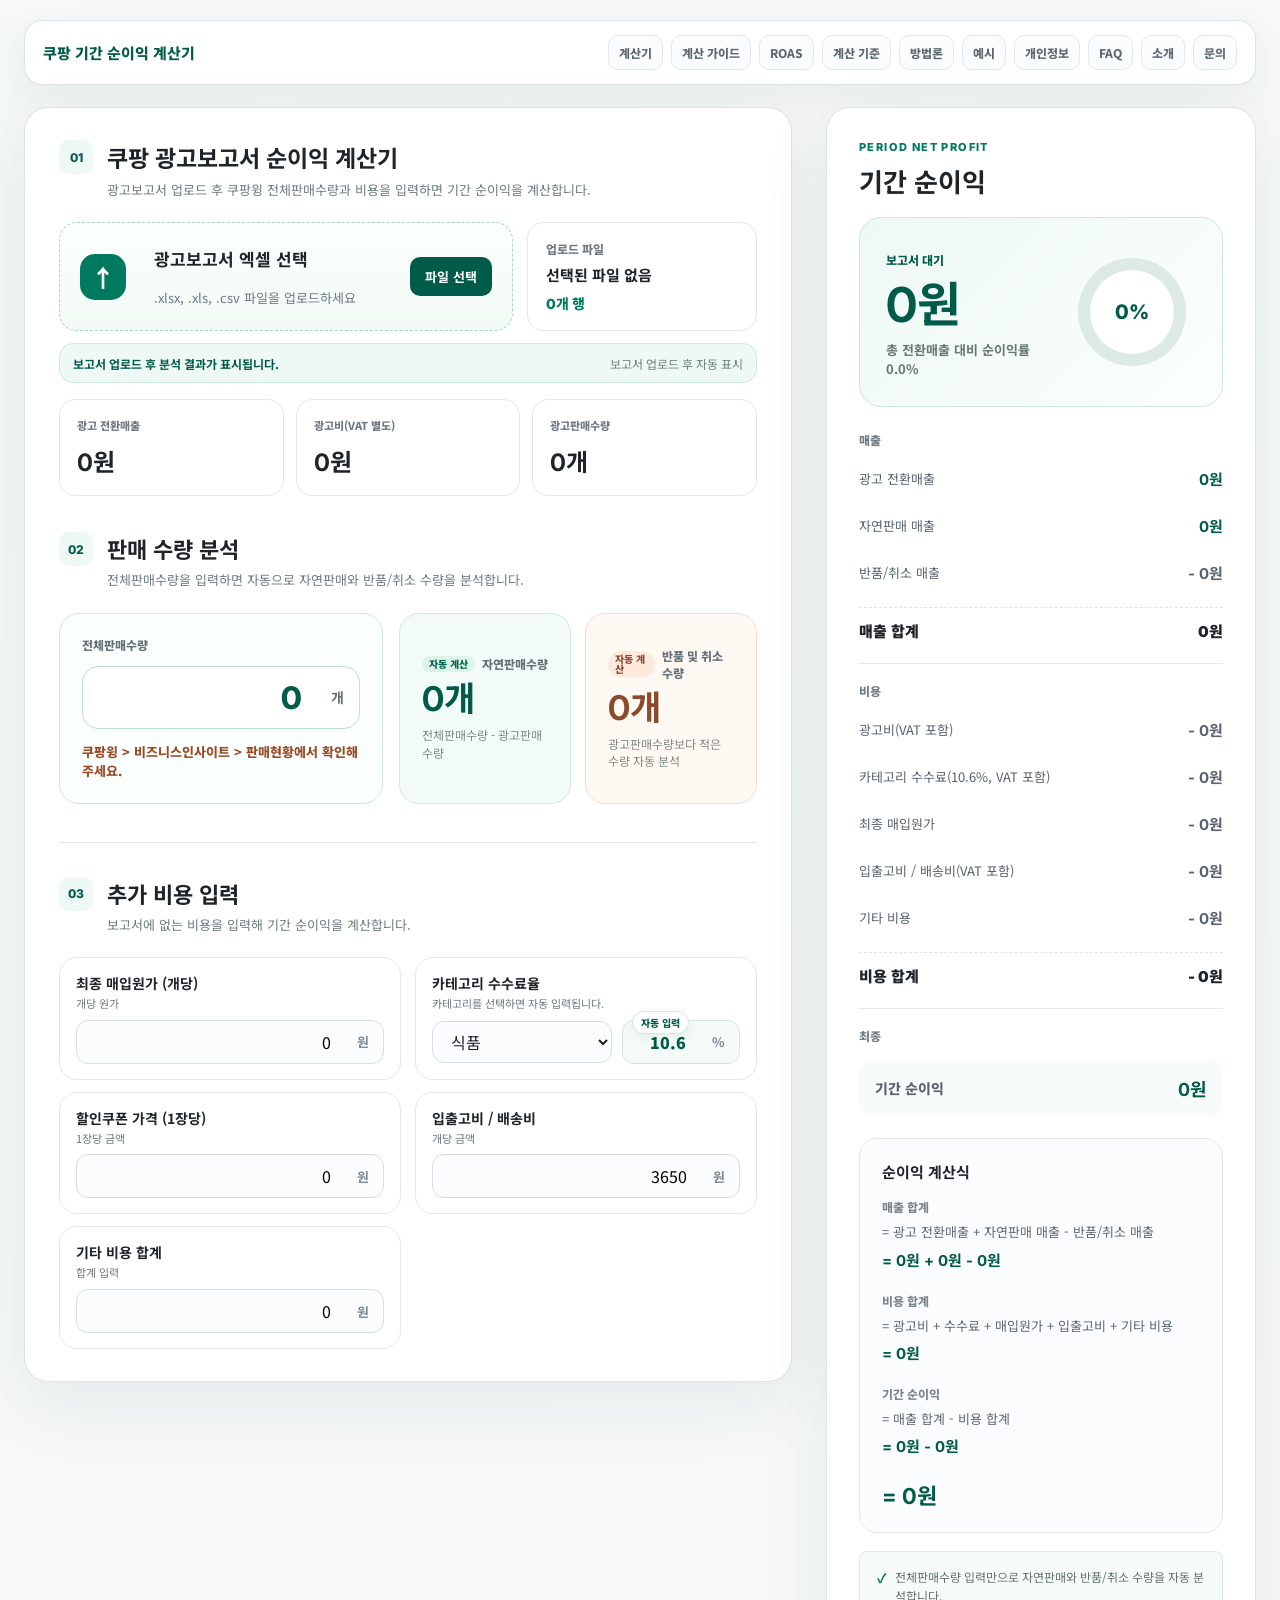
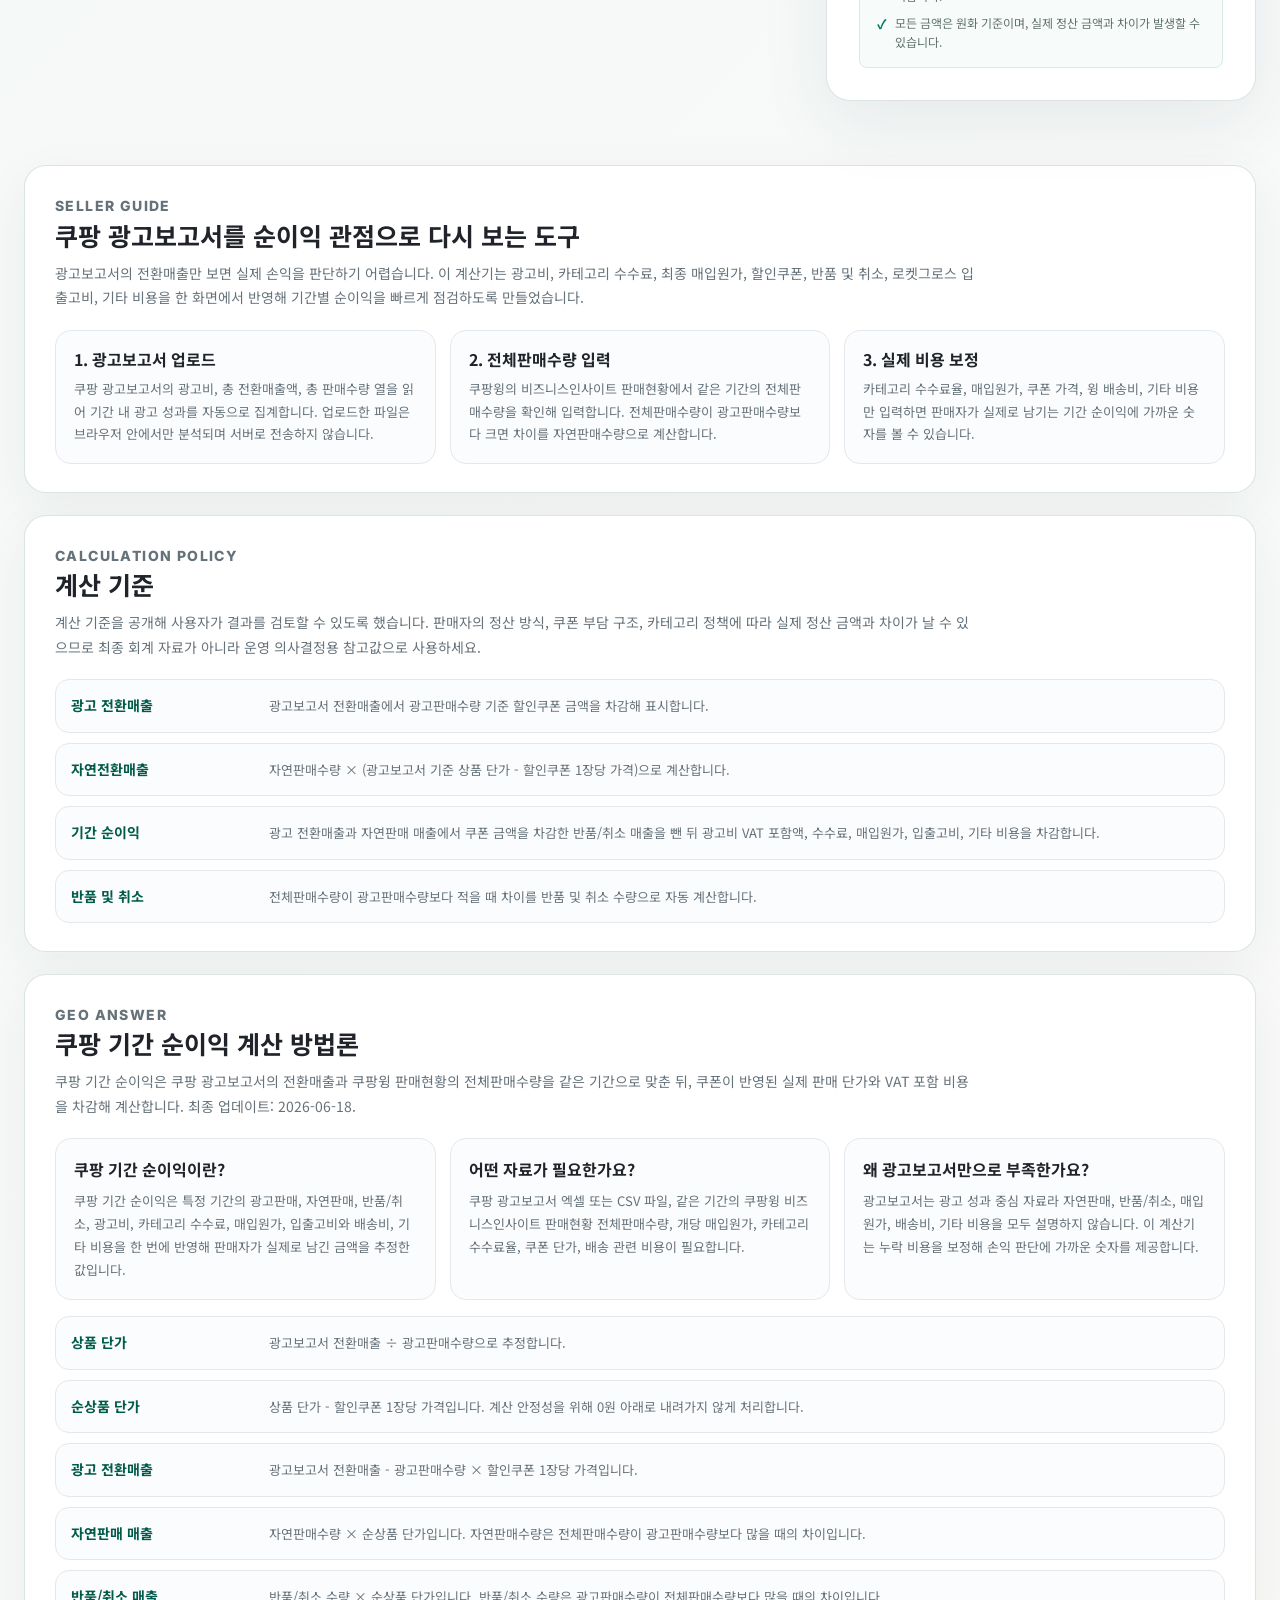
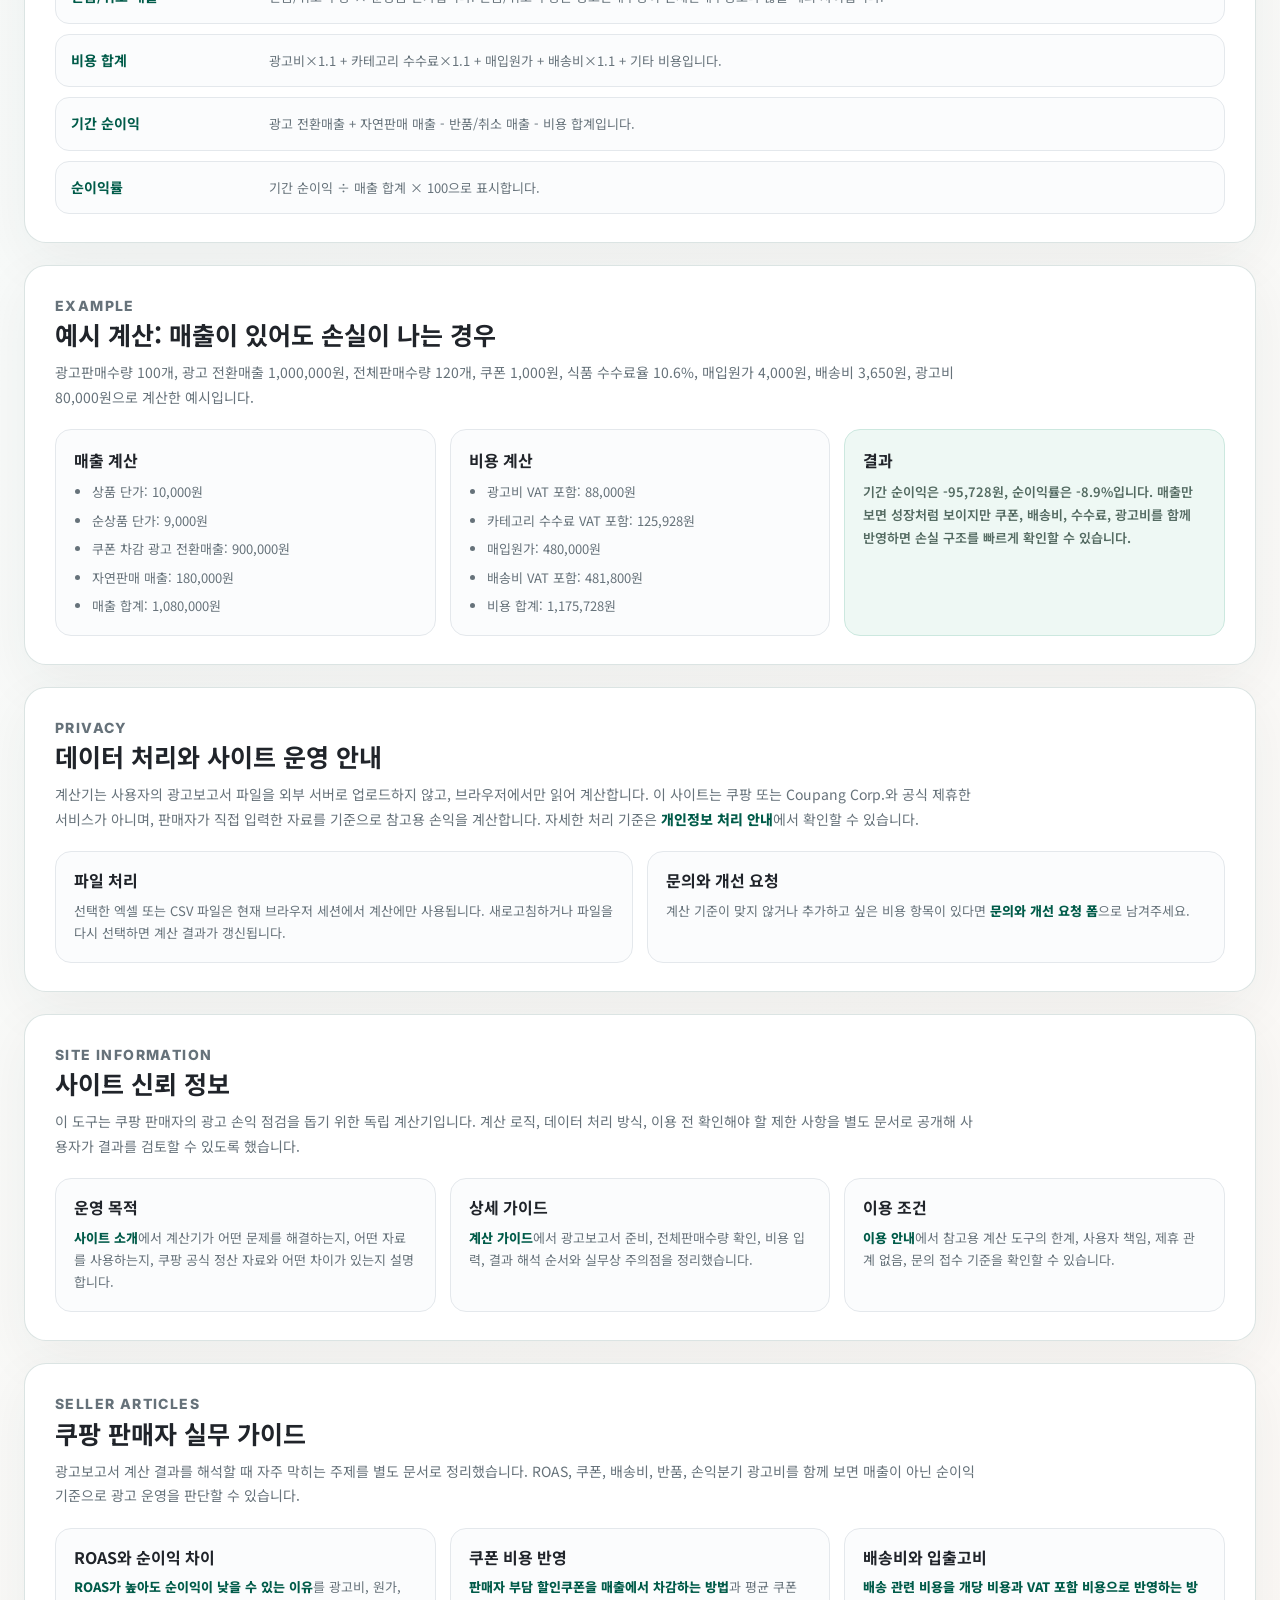
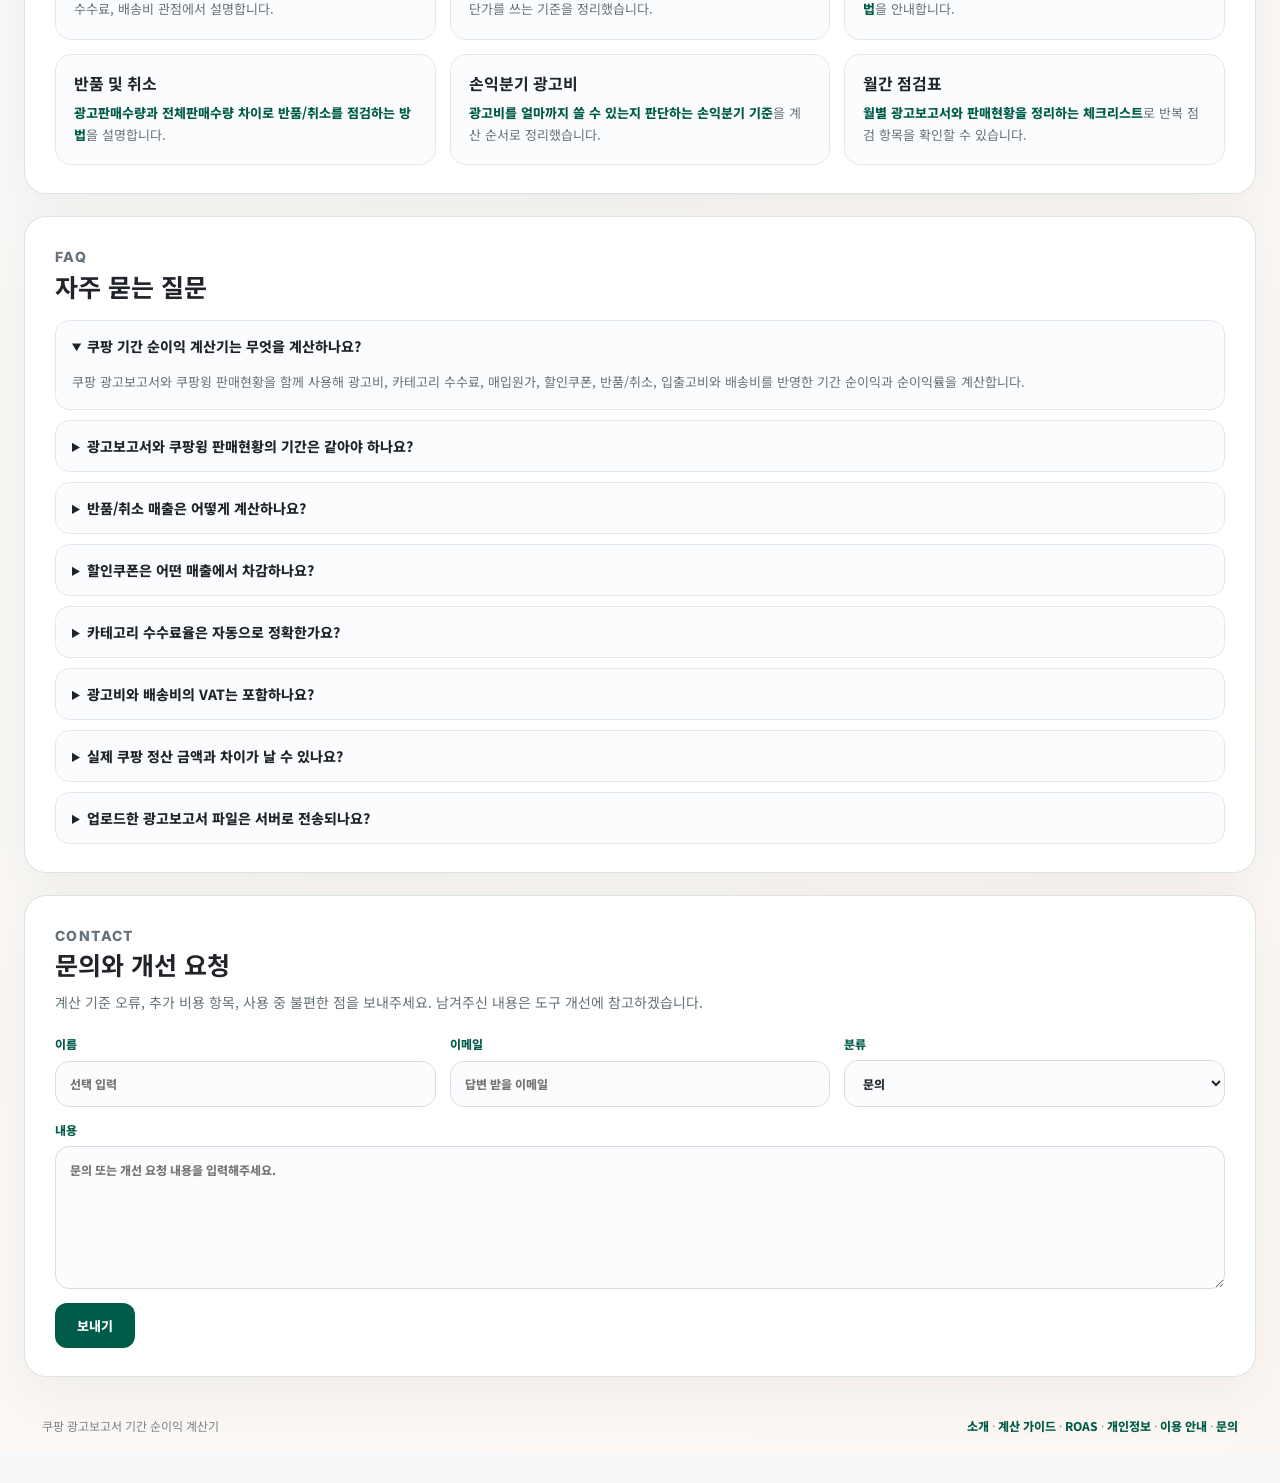
==== commit 459a92e8: "Expand AdSense review content" ====
--- a/index.html
+++ b/index.html
@@ -3,7 +3,7 @@
 <head>
   <meta charset="UTF-8">
   <meta name="viewport" content="width=device-width, initial-scale=1.0">
-  <meta name="description" content="쿠팡 광고보고서와 판매현황으로 광고비·수수료·반품을 반영한 순이익 계산기">
+  <meta name="description" content="쿠팡 광고보고서와 판매현황으로 광고비·수수료·반품을 반영한 순이익을 브라우저에서 계산하는 무료 판매자 도구">
   <meta name="robots" content="index,follow,max-snippet:-1,max-image-preview:large,max-video-preview:-1">
   <meta name="author" content="쿠팡 기간 순이익 계산기">
   <meta name="google-adsense-account" content="ca-pub-1435606598199875">
@@ -14,11 +14,11 @@
   <meta property="og:locale" content="ko_KR">
   <meta property="og:site_name" content="쿠팡 기간 순이익 계산기">
   <meta property="og:title" content="쿠팡 광고보고서 순이익 계산기">
-  <meta property="og:description" content="쿠팡 광고보고서와 판매현황으로 광고비·수수료·반품을 반영한 순이익 계산기">
+  <meta property="og:description" content="쿠팡 광고보고서와 판매현황으로 광고비·수수료·반품을 반영한 순이익을 브라우저에서 계산하는 무료 판매자 도구">
   <meta property="og:url" content="https://coupang-3p5.pages.dev/">
   <meta name="twitter:card" content="summary">
   <meta name="twitter:title" content="쿠팡 광고보고서 순이익 계산기">
-  <meta name="twitter:description" content="쿠팡 광고보고서와 판매현황으로 광고비·수수료·반품을 반영한 순이익 계산기">
+  <meta name="twitter:description" content="쿠팡 광고보고서와 판매현황으로 광고비·수수료·반품을 반영한 순이익을 브라우저에서 계산하는 무료 판매자 도구">
   <title>쿠팡 광고보고서 순이익 계산기 | 쿠팡윙 판매현황·수수료·반품 반영</title>
   <link rel="icon" href="./favicon.svg" type="image/svg+xml">
   <link rel="preconnect" href="https://fonts.googleapis.com">
@@ -46,7 +46,7 @@
         "name": "쿠팡 기간 순이익 계산기",
         "inLanguage": "ko-KR",
         "description": "쿠팡 광고보고서와 쿠팡윙 판매현황을 바탕으로 기간 순이익을 계산하는 무료 도구",
-        "dateModified": "2026-06-06"
+        "dateModified": "2026-06-18"
       },
       {
         "@type": "WebApplication",
@@ -58,7 +58,7 @@
         "inLanguage": "ko-KR",
         "isAccessibleForFree": true,
         "description": "광고비, 카테고리 수수료, 매입원가, 할인쿠폰, 반품/취소, 배송비를 반영해 쿠팡 판매자의 기간 순이익을 계산합니다.",
-        "dateModified": "2026-06-06",
+        "dateModified": "2026-06-18",
         "offers": {
           "@type": "Offer",
           "price": "0",
@@ -176,19 +176,21 @@
     ]
   }
   </script>
-  <link rel="stylesheet" href="./style.css?v=saas-period-9">
+  <link rel="stylesheet" href="./style.css?v=saas-period-10">
 </head>
 <body>
   <header class="site-topbar wrap">
     <a class="site-brand" href="#periodTab">쿠팡 기간 순이익 계산기</a>
     <nav class="site-nav" aria-label="주요 메뉴">
       <a href="#periodTab">계산기</a>
-      <a href="#guide">사용법</a>
+      <a href="/guide.html">계산 가이드</a>
+      <a href="/roas-profit.html">ROAS</a>
       <a href="#calculation">계산 기준</a>
       <a href="#methodology">방법론</a>
       <a href="#example">예시</a>
-      <a href="#privacy">데이터 처리</a>
+      <a href="/privacy.html">개인정보</a>
       <a href="#faq">FAQ</a>
+      <a href="/about.html">소개</a>
       <a href="#contact">문의</a>
     </nav>
   </header>
@@ -369,7 +371,7 @@
     <div class="quality-intro">
       <p class="eyebrow green">GEO ANSWER</p>
       <h2>쿠팡 기간 순이익 계산 방법론</h2>
-      <p>쿠팡 기간 순이익은 쿠팡 광고보고서의 전환매출과 쿠팡윙 판매현황의 전체판매수량을 같은 기간으로 맞춘 뒤, 쿠폰이 반영된 실제 판매 단가와 VAT 포함 비용을 차감해 계산합니다. 최종 업데이트: 2026-06-06.</p>
+      <p>쿠팡 기간 순이익은 쿠팡 광고보고서의 전환매출과 쿠팡윙 판매현황의 전체판매수량을 같은 기간으로 맞춘 뒤, 쿠폰이 반영된 실제 판매 단가와 VAT 포함 비용을 차감해 계산합니다. 최종 업데이트: 2026-06-18.</p>
     </div>
     <div class="answer-grid">
       <article>
@@ -435,7 +437,7 @@
     <div class="quality-intro">
       <p class="eyebrow green">PRIVACY</p>
       <h2>데이터 처리와 사이트 운영 안내</h2>
-      <p>계산기는 사용자의 광고보고서 파일을 외부 서버로 업로드하지 않고, 브라우저에서만 읽어 계산합니다. 페이지에는 방문 통계를 위한 Google Analytics와 광고 게재를 위한 Google AdSense 스크립트가 포함될 수 있으며, Google은 쿠키 또는 이와 유사한 기술을 사용해 광고와 측정을 제공할 수 있습니다.</p>
+      <p>계산기는 사용자의 광고보고서 파일을 외부 서버로 업로드하지 않고, 브라우저에서만 읽어 계산합니다. 이 사이트는 쿠팡 또는 Coupang Corp.와 공식 제휴한 서비스가 아니며, 판매자가 직접 입력한 자료를 기준으로 참고용 손익을 계산합니다. 자세한 처리 기준은 <a href="/privacy.html">개인정보 처리 안내</a>에서 확인할 수 있습니다.</p>
     </div>
     <div class="quality-grid two">
       <article>
@@ -445,6 +447,62 @@
       <article>
         <h3>문의와 개선 요청</h3>
         <p>계산 기준이 맞지 않거나 추가하고 싶은 비용 항목이 있다면 <a href="#contact">문의와 개선 요청 폼</a>으로 남겨주세요.</p>
+      </article>
+    </div>
+  </section>
+
+  <section class="quality-section wrap" id="site-info">
+    <div class="quality-intro">
+      <p class="eyebrow green">SITE INFORMATION</p>
+      <h2>사이트 신뢰 정보</h2>
+      <p>이 도구는 쿠팡 판매자의 광고 손익 점검을 돕기 위한 독립 계산기입니다. 계산 로직, 데이터 처리 방식, 이용 전 확인해야 할 제한 사항을 별도 문서로 공개해 사용자가 결과를 검토할 수 있도록 했습니다.</p>
+    </div>
+    <div class="quality-grid">
+      <article>
+        <h3>운영 목적</h3>
+        <p><a href="/about.html">사이트 소개</a>에서 계산기가 어떤 문제를 해결하는지, 어떤 자료를 사용하는지, 쿠팡 공식 정산 자료와 어떤 차이가 있는지 설명합니다.</p>
+      </article>
+      <article>
+        <h3>상세 가이드</h3>
+        <p><a href="/guide.html">계산 가이드</a>에서 광고보고서 준비, 전체판매수량 확인, 비용 입력, 결과 해석 순서와 실무상 주의점을 정리했습니다.</p>
+      </article>
+      <article>
+        <h3>이용 조건</h3>
+        <p><a href="/terms.html">이용 안내</a>에서 참고용 계산 도구의 한계, 사용자 책임, 제휴 관계 없음, 문의 접수 기준을 확인할 수 있습니다.</p>
+      </article>
+    </div>
+  </section>
+
+  <section class="quality-section wrap" id="seller-guides">
+    <div class="quality-intro">
+      <p class="eyebrow green">SELLER ARTICLES</p>
+      <h2>쿠팡 판매자 실무 가이드</h2>
+      <p>광고보고서 계산 결과를 해석할 때 자주 막히는 주제를 별도 문서로 정리했습니다. ROAS, 쿠폰, 배송비, 반품, 손익분기 광고비를 함께 보면 매출이 아닌 순이익 기준으로 광고 운영을 판단할 수 있습니다.</p>
+    </div>
+    <div class="quality-grid">
+      <article>
+        <h3>ROAS와 순이익 차이</h3>
+        <p><a href="/roas-profit.html">ROAS가 높아도 순이익이 낮을 수 있는 이유</a>를 광고비, 원가, 수수료, 배송비 관점에서 설명합니다.</p>
+      </article>
+      <article>
+        <h3>쿠폰 비용 반영</h3>
+        <p><a href="/coupon-cost.html">판매자 부담 할인쿠폰을 매출에서 차감하는 방법</a>과 평균 쿠폰 단가를 쓰는 기준을 정리했습니다.</p>
+      </article>
+      <article>
+        <h3>배송비와 입출고비</h3>
+        <p><a href="/shipping-fee.html">배송 관련 비용을 개당 비용과 VAT 포함 비용으로 반영하는 방법</a>을 안내합니다.</p>
+      </article>
+      <article>
+        <h3>반품 및 취소</h3>
+        <p><a href="/returns-cancel.html">광고판매수량과 전체판매수량 차이로 반품/취소를 점검하는 방법</a>을 설명합니다.</p>
+      </article>
+      <article>
+        <h3>손익분기 광고비</h3>
+        <p><a href="/break-even-ad-spend.html">광고비를 얼마까지 쓸 수 있는지 판단하는 손익분기 기준</a>을 계산 순서로 정리했습니다.</p>
+      </article>
+      <article>
+        <h3>월간 점검표</h3>
+        <p><a href="/monthly-checklist.html">월별 광고보고서와 판매현황을 정리하는 체크리스트</a>로 반복 점검 항목을 확인할 수 있습니다.</p>
       </article>
     </div>
   </section>
@@ -526,7 +584,7 @@
 
   <div class="site-footer wrap">
     <span>쿠팡 광고보고서 기간 순이익 계산기</span>
-    <span><a href="#contact">문의 및 개선 요청</a> · 운영 참고용 계산 도구이며 실제 정산 금액과 차이가 있을 수 있습니다.</span>
+    <span><a href="/about.html">소개</a> · <a href="/guide.html">계산 가이드</a> · <a href="/roas-profit.html">ROAS</a> · <a href="/privacy.html">개인정보</a> · <a href="/terms.html">이용 안내</a> · <a href="#contact">문의</a></span>
   </div>
 
   <script src="./main.js?v=saas-period-12"></script>
--- a/style.css
+++ b/style.css
@@ -53,7 +53,7 @@
 .site-brand{color:var(--green-dark);font-size:15px;font-weight:800;text-decoration:none}
 .site-nav{display:flex;flex-wrap:wrap;gap:8px;justify-content:flex-end}.site-nav a{border:1px solid var(--line);border-radius:10px;padding:8px 10px;color:#5c6870;background:#fbfcfd;font-size:12px;font-weight:800;text-decoration:none}.site-nav a:hover{border-color:#cbe8dd;color:var(--green-dark);background:var(--green-soft)}
 .quality-section{width:min(1480px,calc(100% - 48px));margin:22px auto 0;border:1px solid rgba(215,225,224,.9);border-radius:22px;padding:28px 30px;background:#fff;box-shadow:0 18px 55px rgba(31,49,58,.06)}
-.quality-intro{max-width:920px}.quality-intro h2{margin:0 0 10px;font-size:25px;letter-spacing:0}.quality-intro p{margin:0;color:#66727a;font-size:14px;line-height:1.75}.quality-grid{display:grid;grid-template-columns:repeat(3,minmax(0,1fr));gap:14px;margin-top:20px}.quality-grid.two{grid-template-columns:repeat(2,minmax(0,1fr))}.quality-grid article{border:1px solid var(--line);border-radius:16px;padding:18px;background:#fbfcfd}.quality-grid h3{margin:0 0 8px;font-size:16px}.quality-grid p{margin:0;color:#66727a;font-size:13px;line-height:1.7}
+.quality-intro{max-width:920px}.quality-intro h1,.quality-intro h2{margin:0 0 10px;font-size:25px;letter-spacing:0;line-height:1.28}.quality-intro p{margin:0;color:#66727a;font-size:14px;line-height:1.75}.quality-grid{display:grid;grid-template-columns:repeat(3,minmax(0,1fr));gap:14px;margin-top:20px}.quality-grid.two{grid-template-columns:repeat(2,minmax(0,1fr))}.quality-grid article{border:1px solid var(--line);border-radius:16px;padding:18px;background:#fbfcfd}.quality-grid h2,.quality-grid h3{margin:0 0 8px;font-size:16px;line-height:1.35}.quality-grid p{margin:0;color:#66727a;font-size:13px;line-height:1.7}
 .quality-section a,.site-footer a{color:var(--green-dark);font-weight:800;text-decoration:none}.quality-section a:hover,.site-footer a:hover{text-decoration:underline}.quality-list{display:grid;gap:10px;margin-top:20px}.quality-list div{display:grid;grid-template-columns:180px minmax(0,1fr);gap:18px;align-items:start;border:1px solid var(--line);border-radius:14px;padding:15px;background:#fbfcfd}.quality-list strong{color:var(--green-dark);font-size:14px}.quality-list span{color:#66727a;font-size:13px;line-height:1.65}
 .contact-form{display:grid;grid-template-columns:repeat(3,minmax(0,1fr));gap:14px;margin-top:20px}.contact-form label{display:grid;gap:8px;color:#5d6872;font-size:12px;font-weight:800}.contact-form span{color:var(--green-dark)}.contact-form input,.contact-form select,.contact-form textarea{width:100%;min-width:0;border:1px solid var(--line-strong);border-radius:14px;padding:13px 14px;color:var(--ink);background:#fbfcfd;font:inherit;outline:0}.contact-form textarea{resize:vertical;line-height:1.6}.contact-form input:focus,.contact-form select:focus,.contact-form textarea:focus{border-color:var(--green);box-shadow:0 0 0 3px rgba(0,122,95,.11)}.contact-message{grid-column:1 / -1}.contact-form button{justify-self:start;border:0;border-radius:12px;padding:13px 22px;color:#fff;background:var(--green-dark);font-size:13px;font-weight:800}.contact-form button:hover{background:var(--green)}
 @media(max-width:900px){.contact-form{grid-template-columns:1fr}.contact-form button{width:100%}}
